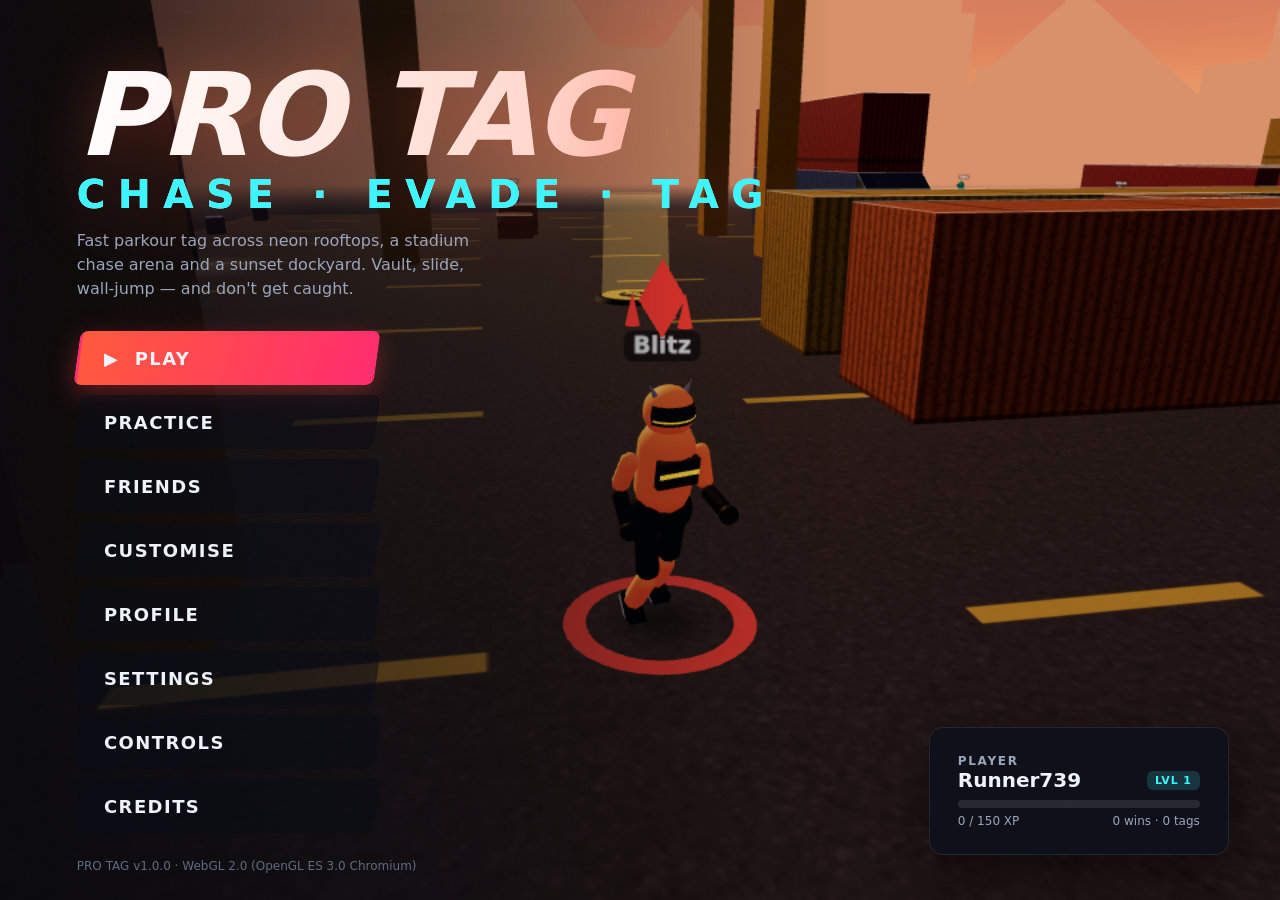
==== index.html @ eb120c4a "Update PRO TAG website" ====
<!doctype html>
<html lang="en">
<head>
  <meta charset="utf-8" />
  <meta name="viewport" content="width=device-width, initial-scale=1, maximum-scale=1, user-scalable=no, viewport-fit=cover" />
  <meta name="theme-color" content="#07090f" />
  <title>PRO TAG</title>
  <link rel="icon" href="data:image/svg+xml,%3Csvg xmlns='http://www.w3.org/2000/svg' viewBox='0 0 64 64'%3E%3Crect width='64' height='64' rx='14' fill='%23ff5a3d'/%3E%3Ctext x='32' y='44' font-family='Arial Black,Arial' font-weight='900' font-size='30' text-anchor='middle' fill='white' font-style='italic'%3EPT%3C/text%3E%3C/svg%3E" />
  <link rel="stylesheet" href="src/ui/styles.css" />
  <script type="importmap">
    { "imports": { "three": "./vendor/three/three.module.js" } }
  </script>
</head>
<body>
  <canvas id="game" tabindex="0"></canvas>
  <div id="screen-flash"></div>
  <div id="ui">
    <div id="hud" class="hidden"></div>
    <div id="screens"></div>
  </div>
  <div id="touch" class="hidden"></div>
  <div id="toasts"></div>
  <div id="loading">
    <h1 class="logo">Pro Tag<span>Chase · Evade · Tag</span></h1>
    <div class="bar"><i id="load-bar"></i></div>
    <div class="msg" id="load-msg">Loading…</div>
  </div>
  <noscript>PRO TAG needs JavaScript enabled.</noscript>
  <script type="module" src="src/main.js"></script>
</body>
</html>
---- src/ui/styles.css ----
/* PRO TAG design system: dark glass panels, sporty skewed buttons, three accent colours.
   Every interactive element has hover / focus-visible / active / disabled states. */
:root {
  --bg: #07090f;
  --panel: rgba(12, 16, 28, 0.78);
  --panel-solid: #0e1322;
  --panel-border: rgba(255, 255, 255, 0.09);
  --text: #eef2fa;
  --muted: #9aa6bd;
  --dim: #5f6b82;
  --ember: #ff5a3d;
  --cyan: #3df5ff;
  --sun: #ffd23d;
  --lime: #7dff6b;
  --danger: #ff3b2f;
  --radius: 14px;
  --font: 'Segoe UI', 'SF Pro Display', system-ui, -apple-system, Roboto, sans-serif;
  --hud-scale: 1;
  --shadow: 0 18px 50px rgba(0, 0, 0, 0.45);
}

* { box-sizing: border-box; }
html, body {
  margin: 0;
  height: 100%;
  overflow: hidden;
  background: var(--bg);
  color: var(--text);
  font-family: var(--font);
  -webkit-font-smoothing: antialiased;
  user-select: none;
  -webkit-user-select: none;
  touch-action: none;
}
body.large-text { font-size: 18px; }
canvas#game { position: fixed; inset: 0; width: 100vw; height: 100vh; display: block; outline: none; }
#screen-flash { position: fixed; inset: 0; pointer-events: none; opacity: 0; transition: opacity 0.25s ease-out; z-index: 5; }
#ui { position: fixed; inset: 0; z-index: 10; pointer-events: none; }
#ui .screen, #ui .overlay { pointer-events: auto; }
.hidden { display: none !important; }

/* ---------------------------------------------------------------- typography */
.logo {
  font-weight: 900;
  font-style: italic;
  letter-spacing: -0.02em;
  line-height: 0.85;
  font-size: clamp(56px, 9vw, 128px);
  margin: 0;
  background: linear-gradient(100deg, #fff 0%, #ffd9cf 40%, var(--ember) 75%, #ff2d6f 100%);
  -webkit-background-clip: text;
  background-clip: text;
  color: transparent;
  filter: drop-shadow(0 6px 30px rgba(255, 90, 61, 0.35));
  text-transform: uppercase;
}
.logo span { display: block; font-size: 0.34em; letter-spacing: 0.32em; font-style: normal; color: var(--cyan); -webkit-text-fill-color: var(--cyan); margin-top: 0.35em; font-weight: 700; }
h2.title { font-size: 34px; font-weight: 900; font-style: italic; text-transform: uppercase; margin: 0 0 4px; letter-spacing: 0.01em; }
.subtitle { color: var(--muted); margin: 0 0 22px; font-size: 15px; }
.label { font-size: 12px; text-transform: uppercase; letter-spacing: 0.14em; color: var(--muted); font-weight: 700; }
.kbd { display: inline-block; min-width: 26px; padding: 3px 8px; border-radius: 6px; background: rgba(255,255,255,0.1); border: 1px solid rgba(255,255,255,0.18); border-bottom-width: 3px; font-weight: 700; font-size: 12px; text-align: center; }

/* ---------------------------------------------------------------- layout */
.screen { position: absolute; inset: 0; display: flex; animation: screen-in 0.22s ease-out; }
@keyframes screen-in { from { opacity: 0; transform: translateY(8px); } to { opacity: 1; transform: none; } }
.screen.center { align-items: center; justify-content: center; padding: 64px 0 16px; }
.screen.dim { background: radial-gradient(ellipse at center, rgba(7, 9, 15, 0.55) 0%, rgba(7, 9, 15, 0.88) 100%); }
.screen.dim.solid { background: radial-gradient(ellipse at center, rgba(7, 9, 15, 0.78) 0%, rgba(7, 9, 15, 0.94) 100%); }
.panel {
  background: var(--panel);
  border: 1px solid var(--panel-border);
  border-radius: var(--radius);
  backdrop-filter: blur(14px);
  -webkit-backdrop-filter: blur(14px);
  box-shadow: var(--shadow);
  padding: 26px 28px;
}
.page { width: min(1080px, calc(100vw - 32px)); max-height: calc(100vh - 84px); overflow: auto; }
.page::-webkit-scrollbar { width: 8px; }
.page::-webkit-scrollbar-thumb { background: rgba(255,255,255,0.15); border-radius: 8px; }
.row { display: flex; gap: 12px; align-items: center; flex-wrap: wrap; }
.row.end { justify-content: flex-end; }
.row.between { justify-content: space-between; }
.grid2 { display: grid; grid-template-columns: 1fr 1fr; gap: 18px; }
.grid3 { display: grid; grid-template-columns: repeat(3, 1fr); gap: 14px; }
.stack { display: flex; flex-direction: column; gap: 10px; }
.spacer { flex: 1; }
.sep { height: 1px; background: var(--panel-border); margin: 18px 0; }

/* ---------------------------------------------------------------- main menu */
.menu-main { padding: 6vh 6vw; flex-direction: column; justify-content: center; background: linear-gradient(90deg, rgba(7,9,15,0.85) 0%, rgba(7,9,15,0.45) 38%, rgba(7,9,15,0) 65%); }
.menu-main .tagline { color: var(--muted); max-width: 420px; margin: 18px 0 30px; font-size: 16px; line-height: 1.5; }
.menu-list { display: flex; flex-direction: column; gap: 10px; width: 300px; }
.player-card { position: absolute; right: 4vw; bottom: 5vh; width: 300px; }
.player-card .name { font-size: 20px; font-weight: 800; }
.xpbar { height: 8px; background: rgba(255,255,255,0.1); border-radius: 8px; overflow: hidden; margin-top: 8px; }
.xpbar > i { display: block; height: 100%; background: linear-gradient(90deg, var(--cyan), var(--lime)); border-radius: 8px; transition: width 0.8s cubic-bezier(.2,.9,.2,1); }
.version { position: absolute; left: 6vw; bottom: 3vh; color: var(--dim); font-size: 12px; }
.net-pill { display: inline-flex; align-items: center; gap: 6px; font-size: 12px; color: var(--muted); }
.net-pill i { width: 8px; height: 8px; border-radius: 50%; background: var(--dim); display: inline-block; }
.net-pill.ok i { background: var(--lime); box-shadow: 0 0 8px var(--lime); }
.net-pill.bad i { background: var(--danger); }
.net-pill.wait i { background: var(--sun); }

/* ---------------------------------------------------------------- buttons */
.btn {
  pointer-events: auto;
  position: relative;
  display: inline-flex;
  align-items: center;
  justify-content: center;
  gap: 10px;
  min-height: 46px;
  padding: 0 24px;
  border: none;
  border-radius: 8px;
  background: rgba(255, 255, 255, 0.08);
  color: var(--text);
  font: 800 15px var(--font);
  letter-spacing: 0.08em;
  text-transform: uppercase;
  cursor: pointer;
  transform: skewX(-8deg);
  transition: background 0.15s, transform 0.12s, box-shadow 0.15s, color 0.15s;
  outline: none;
  white-space: nowrap;
}
.btn > * { transform: skewX(8deg); }
.btn .t { transform: skewX(8deg); display: inline-block; }
.btn:hover { background: rgba(255, 255, 255, 0.16); transform: skewX(-8deg) translateX(3px); }
.btn:focus-visible { box-shadow: 0 0 0 3px var(--cyan); }
.btn:active { transform: skewX(-8deg) scale(0.97); }
.btn.primary { background: linear-gradient(100deg, var(--ember), #ff2d6f); box-shadow: 0 8px 26px rgba(255, 60, 70, 0.35); }
.btn.primary:hover { box-shadow: 0 10px 34px rgba(255, 60, 70, 0.55); }
.btn.cyan { background: linear-gradient(100deg, #1fb8c9, #2f6fe0); }
.btn.ghost { background: transparent; border: 1px solid rgba(255,255,255,0.18); }
.btn.big { min-height: 58px; font-size: 18px; }
.btn.menu-item { justify-content: flex-start; min-height: 54px; font-size: 18px; background: rgba(10, 13, 22, 0.55); border-left: 3px solid transparent; }
.btn.menu-item:hover, .btn.menu-item:focus-visible { background: rgba(255, 90, 61, 0.22); border-left-color: var(--ember); }
.btn.menu-item.primary { background: linear-gradient(100deg, var(--ember), #ff2d6f); }
.btn.small { min-height: 34px; padding: 0 14px; font-size: 12px; }
.btn:disabled, .btn.disabled { opacity: 0.38; cursor: not-allowed; transform: skewX(-8deg); box-shadow: none; }
.btn.danger { background: rgba(255, 59, 47, 0.2); }
.btn.danger:hover { background: rgba(255, 59, 47, 0.38); }
.back-btn { position: absolute; top: 14px; left: 18px; z-index: 2; }

/* ---------------------------------------------------------------- selectable cards */
.cards { display: grid; grid-template-columns: repeat(auto-fill, minmax(150px, 1fr)); gap: 10px; }
.card {
  pointer-events: auto;
  border: 2px solid transparent;
  background: rgba(255,255,255,0.05);
  border-radius: 12px;
  padding: 14px;
  cursor: pointer;
  text-align: left;
  color: var(--text);
  font: inherit;
  transition: border-color 0.15s, background 0.15s, transform 0.12s;
  outline: none;
}
.card:hover { background: rgba(255,255,255,0.1); transform: translateY(-2px); }
.card:focus-visible { border-color: var(--cyan); }
.card.selected { border-color: var(--ember); background: rgba(255, 90, 61, 0.14); }
.card .name { font-weight: 800; font-size: 15px; text-transform: uppercase; letter-spacing: 0.03em; }
.card .desc { color: var(--muted); font-size: 12.5px; margin-top: 5px; line-height: 1.4; }
.card.locked { opacity: 0.45; cursor: not-allowed; }
.card .lock { font-size: 11px; color: var(--sun); margin-top: 6px; }
.map-swatch { height: 64px; border-radius: 8px; margin-bottom: 10px; position: relative; overflow: hidden; }
.map-swatch.city { background: linear-gradient(180deg, #060814, #1a1240 55%, #ff4f9a); }
.map-swatch.city::after { content: ''; position: absolute; inset: auto 0 0 0; height: 55%; background: repeating-linear-gradient(90deg, #0b0f1e 0 14px, #141a30 14px 22px, #0b0f1e 22px 36px); clip-path: polygon(0 40%, 8% 40%, 8% 10%, 18% 10%, 18% 55%, 30% 55%, 30% 0, 40% 0, 40% 35%, 55% 35%, 55% 15%, 70% 15%, 70% 45%, 85% 45%, 85% 5%, 100% 5%, 100% 100%, 0 100%); }
.map-swatch.arena { background: radial-gradient(ellipse at 50% 120%, #ff7a2f 0%, #2f6fe0 45%, #0b0f1a 80%); }
.map-swatch.docks { background: linear-gradient(180deg, #2b3a6b, #e8875a 60%, #ffcf8a 75%, #1c4a6b 76%); }
.map-swatch.training { background: linear-gradient(180deg, #3a7bd5, #9ad0ff 60%, #3f7a35 61%); }

.seg { display: inline-flex; background: rgba(255,255,255,0.06); border-radius: 10px; padding: 4px; gap: 4px; flex-wrap: wrap; }
.seg button { pointer-events: auto; border: none; background: transparent; color: var(--muted); font: 700 13px var(--font); padding: 8px 14px; border-radius: 7px; cursor: pointer; text-transform: uppercase; letter-spacing: 0.06em; outline: none; }
.seg button:hover { color: var(--text); background: rgba(255,255,255,0.06); }
.seg button:focus-visible { box-shadow: 0 0 0 2px var(--cyan); }
.seg button.on { background: var(--ember); color: #fff; }

/* ---------------------------------------------------------------- form controls */
.field { display: flex; flex-direction: column; gap: 6px; margin-bottom: 14px; }
.setting { display: grid; grid-template-columns: 1fr 260px; align-items: center; gap: 14px; padding: 9px 0; border-bottom: 1px solid rgba(255,255,255,0.05); }
.setting .hint { display: block; color: var(--dim); font-size: 12px; margin-top: 2px; }
input[type=text] {
  pointer-events: auto;
  height: 44px;
  border-radius: 8px;
  border: 1px solid rgba(255,255,255,0.16);
  background: rgba(0,0,0,0.35);
  color: var(--text);
  padding: 0 14px;
  font: 600 16px var(--font);
  outline: none;
  user-select: text;
}
input[type=text]:focus { border-color: var(--cyan); box-shadow: 0 0 0 3px rgba(61,245,255,0.2); }
input.code { text-transform: uppercase; letter-spacing: 0.3em; font-weight: 800; text-align: center; width: 160px; }
input[type=range] { pointer-events: auto; width: 100%; accent-color: var(--ember); cursor: pointer; }
input[type=range]:focus-visible { outline: 2px solid var(--cyan); outline-offset: 4px; }
.range-wrap { display: flex; align-items: center; gap: 10px; }
.range-wrap output { width: 46px; text-align: right; font-variant-numeric: tabular-nums; color: var(--muted); font-weight: 700; }
.toggle { pointer-events: auto; position: relative; width: 52px; height: 28px; border-radius: 20px; background: rgba(255,255,255,0.14); border: none; cursor: pointer; transition: background 0.15s; outline: none; justify-self: end; }
.toggle::after { content: ''; position: absolute; top: 3px; left: 3px; width: 22px; height: 22px; border-radius: 50%; background: #fff; transition: transform 0.15s; }
.toggle.on { background: var(--ember); }
.toggle.on::after { transform: translateX(24px); }
.toggle:focus-visible { box-shadow: 0 0 0 3px var(--cyan); }
.bind-btn { pointer-events: auto; min-width: 84px; height: 34px; border-radius: 7px; border: 1px solid rgba(255,255,255,0.18); background: rgba(255,255,255,0.06); color: var(--text); font: 700 13px var(--font); cursor: pointer; outline: none; }
.bind-btn:hover { background: rgba(255,255,255,0.14); }
.bind-btn:focus-visible { box-shadow: 0 0 0 2px var(--cyan); }
.bind-btn.listening { background: var(--sun); color: #000; animation: pulse 0.8s infinite alternate; }
@keyframes pulse { to { opacity: 0.6; } }
.tabs { display: flex; gap: 6px; margin-bottom: 18px; flex-wrap: wrap; }
.tabs button { pointer-events: auto; border: none; background: rgba(255,255,255,0.05); color: var(--muted); padding: 10px 16px; border-radius: 8px; font: 800 13px var(--font); text-transform: uppercase; letter-spacing: 0.08em; cursor: pointer; outline: none; }
.tabs button.on { background: rgba(255,90,61,0.2); color: #fff; box-shadow: inset 0 -2px 0 var(--ember); }
.tabs button:focus-visible { box-shadow: 0 0 0 2px var(--cyan); }

/* ---------------------------------------------------------------- lobby & results */
.plist { display: flex; flex-direction: column; gap: 8px; }
.prow { display: flex; align-items: center; gap: 12px; padding: 10px 14px; border-radius: 10px; background: rgba(255,255,255,0.05); }
.prow .dot { width: 14px; height: 14px; border-radius: 50%; }
.prow .pname { font-weight: 700; flex: 1; }
.badge { font-size: 11px; font-weight: 800; padding: 3px 8px; border-radius: 6px; text-transform: uppercase; letter-spacing: 0.08em; }
.badge.ready { background: rgba(125,255,107,0.18); color: var(--lime); }
.badge.wait { background: rgba(255,255,255,0.08); color: var(--muted); }
.badge.host { background: rgba(255,210,61,0.18); color: var(--sun); }
.badge.you { background: rgba(61,245,255,0.16); color: var(--cyan); }
.badge.it { background: rgba(255,59,47,0.2); color: var(--danger); }
.room-code { font-size: 40px; font-weight: 900; letter-spacing: 0.25em; color: var(--cyan); font-style: italic; }
table.results { width: 100%; border-collapse: collapse; font-size: 14px; }
table.results th { text-align: left; color: var(--muted); font-size: 11px; text-transform: uppercase; letter-spacing: 0.1em; padding: 8px 10px; }
table.results td { padding: 9px 10px; border-top: 1px solid rgba(255,255,255,0.06); font-variant-numeric: tabular-nums; }
table.results tr.me td { background: rgba(61,245,255,0.07); }
table.results tr.winner td:first-child { color: var(--sun); font-weight: 900; }
.winner-banner { font-size: 52px; font-weight: 900; font-style: italic; text-transform: uppercase; line-height: 1; margin: 0; }
.xp-lines { display: flex; flex-direction: column; gap: 4px; font-size: 14px; }
.xp-lines div { display: flex; justify-content: space-between; color: var(--muted); }
.xp-lines div b { color: var(--lime); }
.stat-grid { display: grid; grid-template-columns: repeat(4, 1fr); gap: 10px; }
.stat { background: rgba(255,255,255,0.05); border-radius: 10px; padding: 12px 14px; }
.stat .v { font-size: 26px; font-weight: 900; font-variant-numeric: tabular-nums; }
.stat .k { font-size: 11px; text-transform: uppercase; letter-spacing: 0.12em; color: var(--muted); }
.swatches { display: flex; flex-wrap: wrap; gap: 8px; }
.swatch { pointer-events: auto; width: 34px; height: 34px; border-radius: 50%; border: 3px solid transparent; cursor: pointer; outline: none; position: relative; }
.swatch.selected { border-color: #fff; }
.swatch:focus-visible { box-shadow: 0 0 0 3px var(--cyan); }
.swatch.locked { opacity: 0.25; cursor: not-allowed; }
#preview-canvas { width: 100%; height: 420px; border-radius: 12px; background: radial-gradient(ellipse at 50% 80%, #26304a, #0b0f1a 70%); display: block; }

/* ---------------------------------------------------------------- HUD */
#hud { position: absolute; inset: 0; pointer-events: none; transform-origin: center; font-size: calc(15px * var(--hud-scale)); }
#hud .top { position: absolute; top: 14px; left: 50%; transform: translateX(-50%); display: flex; flex-direction: column; align-items: center; gap: 6px; }
#hud .clock { font-size: 2.6em; font-weight: 900; font-style: italic; padding: 2px 22px; background: rgba(7,9,15,0.6); border-radius: 10px; letter-spacing: 0.04em; font-variant-numeric: tabular-nums; min-width: 4.4em; text-align: center; border: 1px solid rgba(255,255,255,0.08); }
#hud .clock.low { color: var(--danger); animation: pulse 0.5s infinite alternate; }
#hud .mode { font-size: 0.75em; letter-spacing: 0.2em; color: var(--muted); font-weight: 800; text-transform: uppercase; }
#hud .itline { font-size: 0.95em; font-weight: 800; padding: 4px 14px; border-radius: 20px; background: rgba(255,59,47,0.22); color: #ffd3cf; display: flex; align-items: center; gap: 8px; }
#hud .itline.infection { background: rgba(125,255,61,0.18); color: #dfffd0; }
#hud .tl { position: absolute; top: 16px; left: 18px; display: flex; flex-direction: column; gap: 6px; max-width: 34vw; }
#hud .objective { font-weight: 800; font-size: 1.05em; padding: 8px 14px; background: rgba(7,9,15,0.55); border-left: 3px solid var(--sun); border-radius: 4px; }
#hud .counts { color: var(--muted); font-size: 0.85em; font-weight: 700; padding-left: 4px; }
#hud .tr { position: absolute; top: 16px; right: 18px; text-align: right; display: flex; flex-direction: column; gap: 4px; align-items: flex-end; }
#hud .tags { font-size: 1.6em; font-weight: 900; }
#hud .tags small { font-size: 0.45em; color: var(--muted); letter-spacing: 0.15em; display: block; }
#hud .fps { color: var(--dim); font-size: 0.75em; font-variant-numeric: tabular-nums; }
#hud .bottom { position: absolute; bottom: 26px; left: 50%; transform: translateX(-50%); display: flex; flex-direction: column; align-items: center; gap: 8px; }
#hud .stamina { width: 300px; height: 9px; border-radius: 6px; background: rgba(255,255,255,0.12); overflow: hidden; }
#hud .stamina i { display: block; height: 100%; background: linear-gradient(90deg, var(--cyan), #9ffcff); transition: background 0.2s; }
#hud .stamina.low i { background: linear-gradient(90deg, var(--danger), #ff8a7a); }
#hud .abilities { display: flex; gap: 10px; }
#hud .ability { display: flex; align-items: center; gap: 6px; font-size: 0.75em; font-weight: 800; color: var(--muted); letter-spacing: 0.1em; text-transform: uppercase; }
#hud .ability .ring { width: 22px; height: 22px; border-radius: 50%; background: conic-gradient(var(--cyan) calc(var(--p) * 1%), rgba(255,255,255,0.12) 0); }
#hud .ability.ready .ring { box-shadow: 0 0 8px var(--cyan); }
#hud .status { font-weight: 800; font-size: 0.9em; padding: 4px 12px; border-radius: 6px; background: rgba(7,9,15,0.6); }
#hud .banner { position: absolute; top: 28%; left: 50%; transform: translate(-50%, -50%); text-align: center; pointer-events: none; }
#hud .banner .t { font-size: 4.6em; font-weight: 900; font-style: italic; text-transform: uppercase; letter-spacing: 0.02em; text-shadow: 0 6px 30px rgba(0,0,0,0.6); line-height: 1; }
#hud .banner.big .t { font-size: 7.5em; }
#hud .banner .s { font-size: 1.15em; font-weight: 700; color: #e6ecf7; margin-top: 8px; text-shadow: 0 2px 10px rgba(0,0,0,0.8); }
#hud .banner.show { animation: banner-in 0.35s cubic-bezier(.2,1.4,.4,1); }
@keyframes banner-in { from { opacity: 0; transform: translate(-50%, -50%) scale(1.4); } to { opacity: 1; transform: translate(-50%, -50%) scale(1); } }
#hud .feed { position: absolute; left: 18px; top: 120px; display: flex; flex-direction: column; gap: 6px; }
#hud .feed div { background: rgba(7,9,15,0.6); padding: 6px 12px; border-radius: 6px; font-size: 0.85em; font-weight: 600; animation: screen-in 0.2s; }
#hud .feed div b { color: var(--danger); }
#hud .feed div.mine { border-left: 3px solid var(--lime); }
#hud .feed div.me { border-left: 3px solid var(--danger); }
#hud .arrow { position: absolute; left: 50%; top: 50%; width: 0; height: 0; }
#hud .arrow i { position: absolute; left: -14px; top: -150px; width: 28px; height: 28px; transform-origin: 14px 150px; }
#hud .arrow i::before { content: ''; position: absolute; left: 4px; top: 0; border-left: 10px solid transparent; border-right: 10px solid transparent; border-bottom: 18px solid var(--danger); filter: drop-shadow(0 0 6px rgba(255,59,47,0.8)); }
#hud .arrow.target i::before { border-bottom-color: var(--cyan); filter: drop-shadow(0 0 6px rgba(61,245,255,0.8)); }
#hud .arrow span { position: absolute; transform: translate(-50%, 0); top: 120px; font-size: 0.8em; font-weight: 800; color: #fff; text-shadow: 0 1px 4px #000; white-space: nowrap; }
#hud .crosshair { position: absolute; left: 50%; top: 50%; width: 4px; height: 4px; margin: -2px; border-radius: 50%; background: rgba(255,255,255,0.6); }
#hud .scoreboard { position: absolute; left: 50%; top: 50%; transform: translate(-50%, -50%); width: min(620px, 92vw); pointer-events: none; }
#hud .lockhint { position: absolute; left: 50%; bottom: 30%; transform: translateX(-50%); background: rgba(7,9,15,0.75); padding: 10px 18px; border-radius: 8px; font-weight: 700; }
#hud .vignette { position: absolute; inset: 0; box-shadow: inset 0 0 180px rgba(255,40,30,0.45); opacity: 0; transition: opacity 0.3s; }
#hud .vignette.on { opacity: 1; }
#hud .net { color: var(--muted); font-size: 0.75em; }

/* ---------------------------------------------------------------- toasts & overlays */
#toasts { position: fixed; right: 18px; bottom: 18px; z-index: 50; display: flex; flex-direction: column; gap: 8px; pointer-events: none; }
.toast { background: var(--panel-solid); border: 1px solid var(--panel-border); border-left: 4px solid var(--cyan); padding: 12px 16px; border-radius: 8px; box-shadow: var(--shadow); max-width: 360px; font-size: 14px; animation: screen-in 0.25s; }
.toast.error { border-left-color: var(--danger); }
.toast.good { border-left-color: var(--lime); }
.overlay { position: fixed; inset: 0; z-index: 40; display: flex; align-items: center; justify-content: center; background: rgba(5,7,12,0.7); }
#loading { position: fixed; inset: 0; z-index: 100; display: flex; flex-direction: column; align-items: center; justify-content: center; background: radial-gradient(ellipse at center, #121a30, #05070c 70%); transition: opacity 0.5s; }
#loading .bar { width: 260px; height: 4px; background: rgba(255,255,255,0.1); border-radius: 4px; overflow: hidden; margin-top: 28px; }
#loading .bar i { display: block; height: 100%; width: 0; background: var(--ember); transition: width 0.3s; }
#loading .msg { color: var(--muted); margin-top: 12px; font-size: 13px; }
.spinner { width: 36px; height: 36px; border: 4px solid rgba(255,255,255,0.12); border-top-color: var(--ember); border-radius: 50%; animation: spin 0.8s linear infinite; }
@keyframes spin { to { transform: rotate(360deg); } }
.controls-guide { display: grid; grid-template-columns: repeat(3, 1fr); gap: 18px; }
.controls-guide h4 { margin: 0 0 8px; text-transform: uppercase; letter-spacing: 0.1em; font-size: 13px; color: var(--cyan); }
.controls-guide .cg { display: flex; justify-content: space-between; gap: 8px; padding: 5px 0; border-bottom: 1px solid rgba(255,255,255,0.05); font-size: 13.5px; }
.controls-guide .cg span:first-child { color: var(--muted); }

/* ---------------------------------------------------------------- touch controls */
#touch { position: fixed; inset: 0; z-index: 20; pointer-events: none; }
#touch .zone-move { position: absolute; left: 0; bottom: 0; width: 45vw; height: 65vh; pointer-events: auto; }
#touch .zone-look { position: absolute; right: 0; top: 0; width: 55vw; height: 100vh; pointer-events: auto; }
#touch .stick { position: absolute; width: 130px; height: 130px; margin: -65px; border-radius: 50%; background: rgba(255,255,255,0.08); border: 2px solid rgba(255,255,255,0.22); display: none; }
#touch .stick i { position: absolute; left: 50%; top: 50%; width: 56px; height: 56px; margin: -28px; border-radius: 50%; background: rgba(255,255,255,0.35); }
#touch .tbtn { position: absolute; pointer-events: auto; width: 74px; height: 74px; border-radius: 50%; border: 2px solid rgba(255,255,255,0.3); background: rgba(10,14,24,0.45); color: #fff; font: 800 12px var(--font); letter-spacing: 0.06em; text-transform: uppercase; display: flex; align-items: center; justify-content: center; touch-action: none; }
#touch .tbtn.on, #touch .tbtn:active { background: rgba(255,90,61,0.55); border-color: var(--ember); }
#touch .tbtn.jump { right: 4vw; bottom: 8vh; width: 92px; height: 92px; }
#touch .tbtn.slide { right: calc(4vw + 104px); bottom: 5vh; }
#touch .tbtn.sprint { right: calc(4vw + 6px); bottom: calc(8vh + 104px); }
#touch .tbtn.dodge { right: calc(4vw + 96px); bottom: calc(5vh + 90px); }
#touch .tbtn.vault { right: calc(4vw + 190px); bottom: calc(5vh + 30px); width: 62px; height: 62px; }
#touch .tbtn.pause { right: 16px; top: 16px; width: 48px; height: 48px; font-size: 18px; }

@media (max-width: 760px) {
  .grid2, .grid3, .controls-guide { grid-template-columns: 1fr; }
  .stat-grid { grid-template-columns: repeat(2, 1fr); }
  .setting { grid-template-columns: 1fr; }
  .player-card { display: none; }
  .menu-list { width: min(300px, 80vw); }
  #hud { font-size: calc(13px * var(--hud-scale)); }
  #hud .stamina { width: 200px; }
  #hud .tl { max-width: 45vw; }
}

/* HUD legibility on bright arenas (daylight training ground, sunset docks) */
#hud { text-shadow: 0 1px 3px rgba(0, 0, 0, 0.7); }
#hud .counts { background: rgba(7, 9, 15, 0.5); color: #dfe6f3; padding: 2px 8px; border-radius: 4px; align-self: flex-start; }
#hud .itline { background: rgba(190, 36, 28, 0.88); color: #fff; }
#hud .itline.infection { background: rgba(56, 140, 28, 0.88); color: #fff; }
#hud .tags { background: rgba(7, 9, 15, 0.5); padding: 4px 12px; border-radius: 8px; }
#hud .tags small { color: #dfe6f3; }
#hud .ability { color: #e6ecf7; background: rgba(7, 9, 15, 0.45); padding: 3px 8px 3px 4px; border-radius: 14px; }
#hud .net, #hud .fps { background: rgba(7, 9, 15, 0.45); padding: 1px 6px; border-radius: 4px; color: #dfe6f3; }
#hud .net:empty, #hud .fps:empty { display: none; }

/* ---------------------------------------------------------------- lobbies with friends */
.lobby-head { align-items: flex-start; gap: 16px; }
input.room-name { font: 900 italic 30px var(--font); text-transform: uppercase; height: 50px; width: min(520px, 100%); background: rgba(0, 0, 0, 0.25); }
.tagcode { font: 600 11px ui-monospace, 'Cascadia Mono', Consolas, monospace; color: var(--dim); letter-spacing: 0.08em; }
.prow { flex-wrap: wrap; }
.prow .pname .desc, .prow .status-line { font-weight: 500; font-size: 12.5px; color: var(--muted); margin-top: 2px; display: flex; align-items: center; gap: 6px; }
.prow.empty { color: var(--muted); font-size: 13.5px; }
.prow .btn.small { min-height: 30px; padding: 0 12px; }
.presence { width: 10px; height: 10px; border-radius: 50%; display: inline-block; flex: none; background: var(--dim); }
.presence.on { background: var(--lime); box-shadow: 0 0 6px var(--lime); }
.presence.busy { background: var(--sun); box-shadow: 0 0 6px var(--sun); }
.chat-log { height: 180px; overflow-y: auto; margin: 10px 0; padding: 8px 10px; background: rgba(0, 0, 0, 0.28); border-radius: 8px; font-size: 14px; line-height: 1.45; user-select: text; }
.chat-line { word-wrap: break-word; padding: 1px 0; }
.chat-line b { margin-right: 4px; }
.chat-line.sys { color: var(--dim); font-style: italic; font-size: 12.5px; }
.chat-line.mine { background: rgba(61, 245, 255, 0.05); border-radius: 4px; }
.hint-box { margin: 12px 0 0; padding: 10px 14px; border-radius: 8px; background: rgba(255, 210, 61, 0.1); border-left: 3px solid var(--sun); font-size: 13.5px; }
.invite-pop { position: fixed; right: 18px; top: 18px; z-index: 60; width: min(360px, calc(100vw - 32px)); padding: 16px 18px; animation: screen-in 0.25s; border-left: 4px solid var(--cyan); }
.invite-pop .invite-title { font-size: 16px; margin-top: 4px; }
.invite-pop .invite-sub { color: var(--muted); font-size: 13px; margin-top: 2px; }
.btn .badge { transform: skewX(8deg); margin-left: 4px; }
.btn .badge:empty { display: none; }
.lobby-row .pname { flex: 1; }


/* ---------------------------------------------------------------- perfect dodge */
#hud .perfect { position: absolute; left: 50%; top: 34%; transform: translate(-50%, -50%); text-align: center; pointer-events: none; z-index: 3; }
#hud .perfect .pt { position: relative; font-size: 6.2em; font-weight: 900; font-style: italic; letter-spacing: 0.04em; line-height: 1; color: #fff; text-transform: uppercase; white-space: nowrap;
  text-shadow: 0 0 24px rgba(61, 245, 255, 0.9), 0 0 60px rgba(255, 61, 240, 0.6); }
#hud .perfect .pt::before, #hud .perfect .pt::after { content: attr(data-text); position: absolute; inset: 0; mix-blend-mode: screen; opacity: 0.85; }
#hud .perfect .pt::before { color: #3df5ff; animation: pd-split-a 0.18s steps(2) infinite; }
#hud .perfect .pt::after { color: #ff3df0; animation: pd-split-b 0.22s steps(2) infinite; }
#hud .perfect .ps { margin-top: 10px; font-size: 1.3em; font-weight: 800; letter-spacing: 0.3em; text-transform: uppercase; color: #dffcff; }
#hud .perfect.show .pt { animation: pd-slam 0.55s cubic-bezier(.15, 1.6, .3, 1) both; }
#hud .perfect.show .ps { animation: pd-sub 0.6s 0.25s ease-out both; }
#hud .perfect.victim .pt { font-size: 4.5em; color: #ffd0cc; text-shadow: 0 0 24px rgba(255, 59, 47, 0.9); }
@keyframes pd-slam { 0% { opacity: 0; transform: scale(3.2) skewX(-25deg); filter: blur(12px); } 55% { opacity: 1; transform: scale(0.92) skewX(-8deg); filter: blur(0); } 100% { transform: scale(1) skewX(-8deg); } }
@keyframes pd-sub { from { opacity: 0; letter-spacing: 1.2em; } to { opacity: 1; letter-spacing: 0.3em; } }
@keyframes pd-split-a { 0% { transform: translate(-6px, 2px); clip-path: inset(10% 0 55% 0); } 100% { transform: translate(5px, -3px); clip-path: inset(60% 0 8% 0); } }
@keyframes pd-split-b { 0% { transform: translate(6px, -2px); clip-path: inset(45% 0 20% 0); } 100% { transform: translate(-4px, 3px); clip-path: inset(5% 0 70% 0); } }

#hud .speedlines { position: absolute; inset: -20%; pointer-events: none; opacity: 0; transition: opacity 0.3s;
  background: repeating-conic-gradient(from 0deg at 50% 50%, rgba(255,255,255,0) 0deg 4deg, rgba(160,250,255,0.55) 4.4deg 4.9deg, rgba(255,255,255,0) 5.4deg 9deg);
  -webkit-mask: radial-gradient(circle at 50% 50%, transparent 0 30%, #000 70%); mask: radial-gradient(circle at 50% 50%, transparent 0 30%, #000 70%);
  animation: pd-spin 1.4s linear infinite; }
#hud .speedlines.on { opacity: 0.22; }
#hud .speedlines.burst { opacity: 0.85; animation-duration: 0.5s; }
@keyframes pd-spin { to { transform: rotate(9deg); } }

#hud .dodgecue { position: absolute; left: 50%; top: 50%; width: 0; height: 0; pointer-events: none; }
#hud .dodgecue .cue-target, #hud .dodgecue .cue-approach { position: absolute; left: 0; top: 0; border-radius: 50%; transform: translate(-50%, -50%); }
#hud .dodgecue .cue-target { width: 92px; height: 92px; border: 3px solid rgba(255, 255, 255, 0.8); box-shadow: 0 0 12px rgba(61, 245, 255, 0.6); }
#hud .dodgecue .cue-approach { width: 92px; height: 92px; border: 4px solid rgba(255, 90, 61, 0.95); box-shadow: 0 0 16px rgba(255, 90, 61, 0.7); }
#hud .dodgecue .cue-label { position: absolute; left: 0; top: 64px; transform: translateX(-50%); display: flex; gap: 8px; align-items: center; font-weight: 900; letter-spacing: 0.12em; white-space: nowrap; }
#hud .dodgecue .cue-key { background: #fff; color: #07090f; border-radius: 6px; padding: 2px 9px; text-shadow: none; }
#hud .dodgecue.now .cue-target { border-color: #ffe066; box-shadow: 0 0 26px #ffe066, inset 0 0 18px rgba(255, 224, 102, 0.6); }
#hud .dodgecue.now .cue-approach { border-color: #ffe066; }
#hud .dodgecue.now .cue-txt { color: #ffe066; animation: pulse 0.12s infinite alternate; }

#hud .boostbar { position: absolute; left: 50%; bottom: 112px; transform: translateX(-50%); display: flex; align-items: center; gap: 10px; font-weight: 900; font-size: 0.85em; letter-spacing: 0.18em; color: #3df5ff; text-shadow: 0 0 10px rgba(61, 245, 255, 0.8); }
#hud .boostbar .bb { width: 180px; height: 8px; border-radius: 6px; background: rgba(255, 255, 255, 0.15); overflow: hidden; }
#hud .boostbar .bb i { display: block; height: 100%; background: linear-gradient(90deg, #3df5ff, #ff3df0); box-shadow: 0 0 10px #3df5ff; }
#touch .tbtn.dodge { width: 86px; height: 86px; border-color: rgba(61, 245, 255, 0.8); }
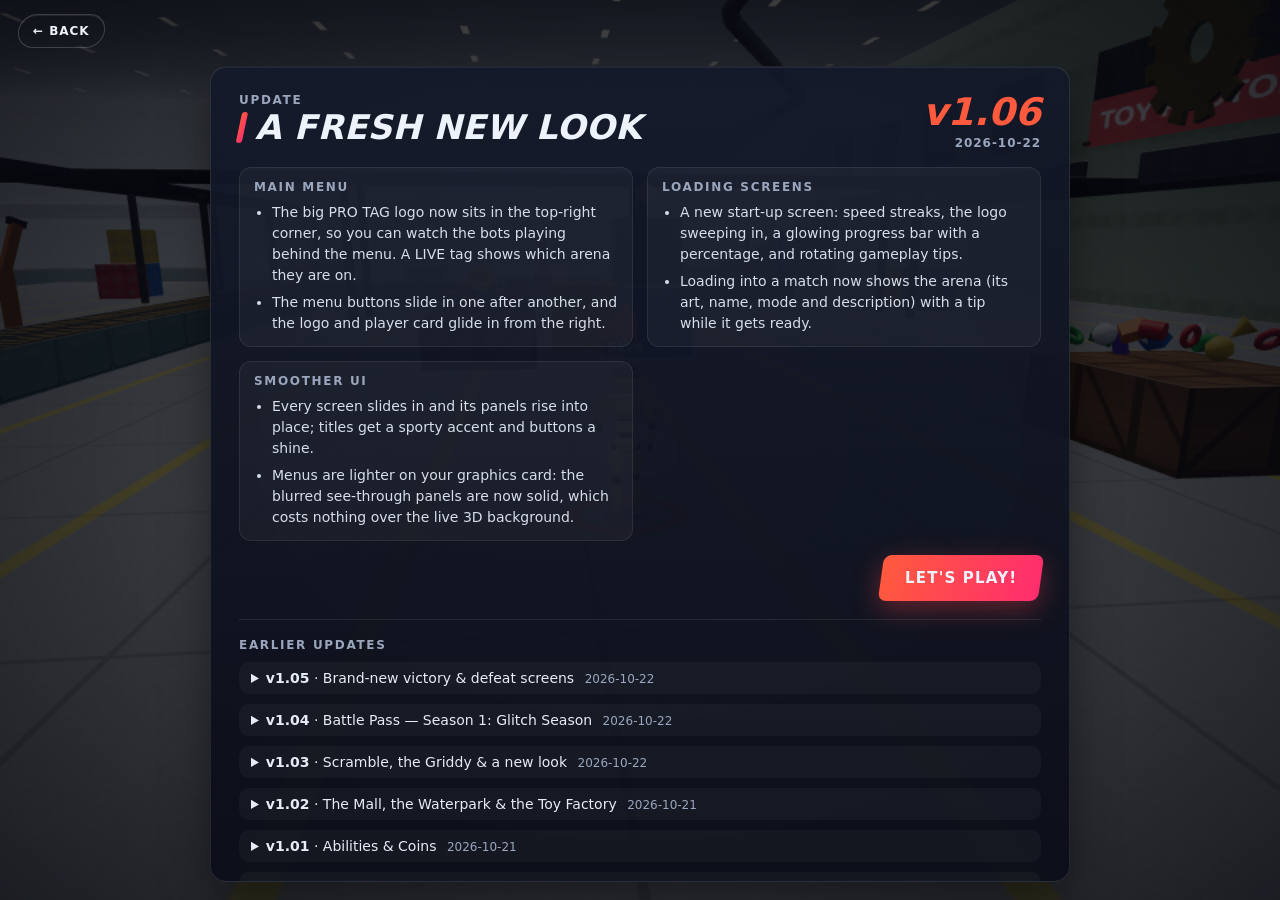
==== commit 5daf48bd: "Update PRO TAG website" ====
--- a/index.html
+++ b/index.html
@@ -21,9 +21,17 @@
   <div id="touch" class="hidden"></div>
   <div id="toasts"></div>
   <div id="loading">
-    <h1 class="logo">Pro Tag<span>Chase · Evade · Tag</span></h1>
-    <div class="bar"><i id="load-bar"></i></div>
-    <div class="msg" id="load-msg">Loading…</div>
+    <div class="ld-stripes" aria-hidden="true"><i></i><i></i><i></i><i></i><i></i></div>
+    <div class="ld-center">
+      <h1 class="logo ld-logo">Pro Tag</h1>
+      <div class="ld-tag">Chase · Evade · Tag</div>
+      <div class="ld-progress">
+        <div class="ld-bar"><i id="load-bar"><b></b></i></div>
+        <div class="ld-row"><span id="load-msg">Loading…</span><span id="load-pct">0%</span></div>
+      </div>
+      <div class="ld-tip"><span>TIP</span><em id="load-tip"></em></div>
+    </div>
+    <div class="ld-ver" id="load-ver"></div>
   </div>
   <noscript>PRO TAG needs JavaScript enabled.</noscript>
   <script type="module" src="src/main.js"></script>
--- a/src/ui/styles.css
+++ b/src/ui/styles.css
@@ -172,6 +172,11 @@
 .map-swatch.arena { background: radial-gradient(ellipse at 50% 120%, #ff7a2f 0%, #2f6fe0 45%, #0b0f1a 80%); }
 .map-swatch.docks { background: linear-gradient(180deg, #2b3a6b, #e8875a 60%, #ffcf8a 75%, #1c4a6b 76%); }
 .map-swatch.training { background: linear-gradient(180deg, #3a7bd5, #9ad0ff 60%, #3f7a35 61%); }
+.map-swatch.mall { background: linear-gradient(180deg, #cfe3f2 0 22%, #9aa7a0 22% 26%, #5d7a3a 26% 30%, #c7c1b6 30% 62%, #7a9a48 62% 66%, #b9b3a7 66%); }
+.map-swatch.mall::after { content: ''; position: absolute; left: 44%; top: 30%; width: 12%; height: 70%; background: linear-gradient(180deg, #3cc8f0, #2a7fa0); border-radius: 50% 50% 0 0; opacity: 0.8; }
+.map-swatch.waterpark { background: radial-gradient(ellipse at 30% 85%, #3cc8f0 0 28%, transparent 29%), radial-gradient(ellipse at 75% 90%, #2fa8e8 0 24%, transparent 25%), linear-gradient(180deg, #2f7fd8, #8fd0ff 55%, #f2efe6 56%); }
+.map-swatch.waterpark::after { content: ''; position: absolute; left: 55%; top: 8%; width: 30%; height: 60%; border: 7px solid #ff3db0; border-color: #ff3db0 #2fd8e8 #ff3db0 transparent; border-radius: 50%; }
+.map-swatch.factory { background: repeating-linear-gradient(90deg, #e23b3b 0 14px, #f2c230 14px 28px, #2f7ae0 28px 42px, #3cb54a 42px 56px) 0 78% / 100% 22% no-repeat, linear-gradient(180deg, #2c3138 0 20%, #7fd6ff 20% 34%, #d9dde3 34% 78%, #9ea4a8 78%); }
 
 .seg { display: inline-flex; background: rgba(255,255,255,0.06); border-radius: 10px; padding: 4px; gap: 4px; flex-wrap: wrap; }
 .seg button { pointer-events: auto; border: none; background: transparent; color: var(--muted); font: 700 13px var(--font); padding: 8px 14px; border-radius: 7px; cursor: pointer; text-transform: uppercase; letter-spacing: 0.06em; outline: none; }
@@ -227,6 +232,8 @@
 .badge.host { background: rgba(255,210,61,0.18); color: var(--sun); }
 .badge.you { background: rgba(61,245,255,0.16); color: var(--cyan); }
 .badge.it { background: rgba(255,59,47,0.2); color: var(--danger); }
+.badge.new { background: rgba(125,255,107,0.2); color: var(--lime); position: absolute; top: 8px; right: 8px; }
+.card { position: relative; }
 .room-code { font-size: 40px; font-weight: 900; letter-spacing: 0.25em; color: var(--cyan); font-style: italic; }
 table.results { width: 100%; border-collapse: collapse; font-size: 14px; }
 table.results th { text-align: left; color: var(--muted); font-size: 11px; text-transform: uppercase; letter-spacing: 0.1em; padding: 8px 10px; }
@@ -325,6 +332,8 @@
 #touch .tbtn.sprint { right: calc(4vw + 6px); bottom: calc(8vh + 104px); }
 #touch .tbtn.dodge { right: calc(4vw + 96px); bottom: calc(5vh + 90px); }
 #touch .tbtn.vault { right: calc(4vw + 190px); bottom: calc(5vh + 30px); width: 62px; height: 62px; }
+#touch .tbtn.ab1 { right: calc(4vw + 200px); bottom: calc(5vh + 110px); width: 64px; height: 64px; border-color: rgba(255, 210, 61, 0.8); }
+#touch .tbtn.ab2 { right: calc(4vw + 120px); bottom: calc(5vh + 180px); width: 64px; height: 64px; border-color: rgba(255, 210, 61, 0.8); }
 #touch .tbtn.pause { right: 16px; top: 16px; width: 48px; height: 48px; font-size: 18px; }
 
 @media (max-width: 760px) {
@@ -412,3 +421,465 @@
 #hud .boostbar .bb { width: 180px; height: 8px; border-radius: 6px; background: rgba(255, 255, 255, 0.15); overflow: hidden; }
 #hud .boostbar .bb i { display: block; height: 100%; background: linear-gradient(90deg, #3df5ff, #ff3df0); box-shadow: 0 0 10px #3df5ff; }
 #touch .tbtn.dodge { width: 86px; height: 86px; border-color: rgba(61, 245, 255, 0.8); }
+
+/* ---------------------------------------------------------------- abilities & coins (HUD) */
+#hud .abslots { position: absolute; right: 26px; bottom: 30px; display: flex; gap: 14px; align-items: flex-end; }
+#hud .abslot { position: relative; width: 4.2em; height: 4.2em; border-radius: 14px; background: rgba(7, 9, 15, 0.62); border: 2px solid color-mix(in srgb, var(--c, #fff) 55%, transparent); display: grid; place-items: center; transition: transform 0.15s, box-shadow 0.2s; }
+#hud .abslot .ico { width: 58%; height: 58%; color: var(--c, #fff); filter: drop-shadow(0 0 6px var(--c, #fff)); transition: opacity 0.2s; }
+#hud .abslot .ico svg { width: 100%; height: 100%; display: block; }
+#hud .abslot .sweep { position: absolute; inset: 0; border-radius: 12px; background: conic-gradient(rgba(5, 7, 12, 0.78) calc(var(--p, 0) * 1%), transparent 0); pointer-events: none; }
+#hud .abslot .cdn { position: absolute; inset: 0; display: grid; place-items: center; font-size: 1.45em; font-weight: 900; color: #fff; }
+#hud .abslot .key { position: absolute; left: 50%; bottom: 0; transform: translate(-50%, 55%); background: #fff; color: #07090f; font-weight: 900; font-size: 0.7em; padding: 1px 7px; border-radius: 5px; text-shadow: none; z-index: 2; }
+#hud .abslot.ready { box-shadow: 0 0 14px color-mix(in srgb, var(--c, #fff) 60%, transparent), inset 0 0 12px color-mix(in srgb, var(--c, #fff) 25%, transparent); }
+#hud .abslot:not(.ready) .ico { opacity: 0.45; filter: none; }
+#hud .abslot.flash { animation: ab-flash 0.45s ease-out; }
+#hud .abslot.used { animation: ab-used 0.3s ease-out; }
+#hud .abslot.empty { border-style: dashed; border-color: rgba(255, 255, 255, 0.2); width: 3.2em; height: 3.2em; }
+@keyframes ab-flash { 0% { transform: scale(1.25); box-shadow: 0 0 30px var(--c, #fff); } 100% { transform: scale(1); } }
+@keyframes ab-used { 0% { transform: scale(0.82); } 100% { transform: scale(1); } }
+#hud .crosshair.grapple { width: 26px; height: 26px; margin: -13px; background: transparent; border: 2px solid #7dff6b; box-shadow: 0 0 10px #7dff6b; }
+#hud .crosshair.grapple::after { content: ''; position: absolute; left: 50%; top: 50%; width: 4px; height: 4px; margin: -2px; border-radius: 50%; background: #7dff6b; }
+#hud .cloakfx { position: absolute; inset: 0; opacity: 0; transition: opacity 0.35s; box-shadow: inset 0 0 160px rgba(180, 140, 255, 0.55); background: radial-gradient(ellipse at center, transparent 55%, rgba(120, 80, 220, 0.18)); }
+#hud .cloakfx.on { opacity: 1; }
+#hud .coinsbox { position: relative; display: flex; align-items: center; gap: 6px; background: rgba(7, 9, 15, 0.5); padding: 3px 10px 3px 6px; border-radius: 8px; font-weight: 900; font-size: 1.05em; color: #ffd23d; }
+#hud .coinsbox svg { width: 1.2em; height: 1.2em; }
+#hud .coinsbox em { position: absolute; right: 4px; top: -2px; font-style: normal; font-size: 0.85em; color: #ffe27a; opacity: 0; pointer-events: none; }
+#hud .coinsbox.pop { animation: coin-pop 0.35s cubic-bezier(.2, 1.6, .4, 1); }
+#hud .coinsbox.pop em { animation: coin-rise 0.9s ease-out; }
+@keyframes coin-pop { 0% { transform: scale(1.35); } 100% { transform: scale(1); } }
+@keyframes coin-rise { 0% { opacity: 1; transform: translateY(0); } 100% { opacity: 0; transform: translateY(-26px); } }
+#touch .tbtn.ab1 svg, #touch .tbtn.ab2 svg { width: 60%; height: 60%; }
+#touch .tbtn.off { display: none; }
+@media (max-width: 760px) { #hud .abslots { right: 12px; bottom: 16px; font-size: 0.8em; } }
+
+/* ---------------------------------------------------------------- ability shop & coins (menus) */
+.coin-chip { display: inline-flex; align-items: center; gap: 5px; font-weight: 900; color: #ffd23d; font-size: 13px; }
+.coin-chip svg { width: 16px; height: 16px; }
+.coin-chip.big { font-size: 18px; }
+.coin-chip.big svg { width: 20px; height: 20px; }
+.menu-item .coin-chip { margin-left: auto; }
+.btn .t svg { width: 15px; height: 15px; vertical-align: -3px; }
+.loadout-mini { display: flex; gap: 6px; }
+.loadout-mini i { position: relative; width: 30px; height: 30px; border-radius: 8px; border: 1.5px solid var(--c); color: var(--c); display: grid; place-items: center; background: rgba(0, 0, 0, 0.3); }
+.loadout-mini i svg { width: 18px; height: 18px; }
+.loadout-mini i b { position: absolute; right: -5px; bottom: -6px; font-size: 9px; font-style: normal; background: #fff; color: #07090f; border-radius: 3px; padding: 0 3px; }
+.shop-head { align-items: flex-start; gap: 18px; }
+.coin-balance { display: flex; align-items: center; gap: 8px; padding: 10px 18px; border-radius: 14px; background: linear-gradient(135deg, rgba(255, 204, 51, 0.18), rgba(255, 140, 0, 0.08)); border: 1px solid rgba(255, 210, 61, 0.45); box-shadow: 0 0 24px rgba(255, 190, 40, 0.18); white-space: nowrap; }
+.coin-balance svg { width: 30px; height: 30px; }
+.coin-balance b { font-size: 30px; font-weight: 900; color: #ffd23d; }
+.coin-balance span { color: var(--muted); font-weight: 700; font-size: 12px; text-transform: uppercase; letter-spacing: 0.1em; }
+.loadout-bar { display: flex; gap: 14px; align-items: center; flex-wrap: wrap; margin: 16px 0 18px; }
+.loadout-bar .subtitle { margin: 0; flex: 1; min-width: 220px; font-size: 13px; }
+.ld-slot { position: relative; display: flex; gap: 12px; align-items: center; padding: 10px 18px 10px 12px; border-radius: 14px; background: rgba(255, 255, 255, 0.05); border: 2px solid color-mix(in srgb, var(--c) 70%, transparent); min-width: 210px; box-shadow: 0 0 18px color-mix(in srgb, var(--c) 25%, transparent); }
+.ld-slot.empty { border-style: dashed; box-shadow: none; opacity: 0.7; }
+.ld-slot .ico { width: 42px; height: 42px; color: var(--c); filter: drop-shadow(0 0 6px var(--c)); }
+.ld-slot .ico svg { width: 100%; height: 100%; }
+.ld-slot .key { position: absolute; top: -9px; left: 12px; background: #fff; color: #07090f; font-weight: 900; font-size: 11px; padding: 0 6px; border-radius: 4px; }
+.ld-slot b { font-size: 16px; }
+.ab-grid { display: grid; grid-template-columns: repeat(auto-fill, minmax(300px, 1fr)); gap: 14px; }
+.ab-card { position: relative; padding: 16px; border-radius: 16px; background: linear-gradient(160deg, color-mix(in srgb, var(--c) 14%, rgba(16, 20, 32, 0.92)), rgba(10, 13, 22, 0.92) 60%); border: 1px solid color-mix(in srgb, var(--c) 35%, transparent); display: flex; flex-direction: column; gap: 10px; transition: transform 0.15s, box-shadow 0.2s; }
+.ab-card:hover { transform: translateY(-3px); box-shadow: 0 10px 30px color-mix(in srgb, var(--c) 25%, transparent); }
+.ab-card.locked { filter: saturate(0.5); }
+.ab-card.locked .ico { opacity: 0.55; }
+.ab-card.equipped { border-color: var(--c); box-shadow: 0 0 0 1px var(--c), 0 0 26px color-mix(in srgb, var(--c) 30%, transparent); }
+.ab-card.just-bought { animation: ab-bought 0.8s cubic-bezier(.2, 1.4, .4, 1); }
+@keyframes ab-bought { 0% { transform: scale(0.92); box-shadow: 0 0 60px var(--c); } 100% { transform: scale(1); } }
+.ab-top { display: flex; gap: 12px; align-items: center; }
+.ab-top .badge { margin-left: auto; }
+.ab-top .ico { width: 52px; height: 52px; flex: none; border-radius: 14px; display: grid; place-items: center; color: var(--c); background: color-mix(in srgb, var(--c) 14%, rgba(0, 0, 0, 0.35)); border: 1px solid color-mix(in srgb, var(--c) 50%, transparent); }
+.ab-top .ico svg { width: 30px; height: 30px; filter: drop-shadow(0 0 6px var(--c)); }
+.ab-card .name { font-weight: 900; font-size: 18px; text-transform: uppercase; letter-spacing: 0.03em; }
+.ab-card .meta { color: var(--muted); font-size: 12px; font-weight: 700; margin-top: 2px; }
+.ab-card .desc { margin: 0; color: #c9d2e3; font-size: 13.5px; line-height: 1.45; flex: 1; }
+.ab-actions { gap: 8px; flex-wrap: wrap; }
+.ab-actions .btn.on { border-color: var(--c); background: color-mix(in srgb, var(--c) 22%, transparent); }
+.coin-lines div b { color: #ffd23d; }
+body.touch-ui #hud .abslots { display: none; }
+#touch .tbtn.ab1, #touch .tbtn.ab2 { color: var(--c, #fff); border-color: var(--c, #fff); overflow: hidden; }
+#touch .tbtn .cd { position: absolute; inset: 0; border-radius: 50%; background: conic-gradient(rgba(5, 7, 12, 0.75) calc(var(--p, 0) * 1%), transparent 0); pointer-events: none; }
+/* short windows: the main menu (9 entries) stays on screen */
+@media (max-height: 820px) {
+  .menu-main { padding-top: 3vh; padding-bottom: 3vh; }
+  .menu-main .logo { font-size: clamp(48px, 7vw, 96px); }
+  .menu-main .tagline { margin: 10px 0 14px; font-size: 14px; }
+  .menu-list { gap: 6px; }
+  .btn.menu-item { min-height: 42px; font-size: 16px; }
+}
+@media (max-height: 640px) {
+  .menu-main .tagline { display: none; }
+  .menu-main .logo { font-size: 48px; }
+  .btn.menu-item { min-height: 36px; font-size: 15px; }
+}
+
+/* ---------------------------------------------------------------- v1.02 modes & map events (HUD) */
+#hud .clock.fuse { color: #ffb36b; border-color: rgba(255, 138, 47, 0.5); }
+#hud .clock.fuse.low { color: #ff3b2f; animation: pulse 0.25s infinite alternate; }
+#hud .zonebar { position: relative; display: flex; align-items: center; gap: 8px; font-weight: 800; font-size: 0.9em; padding: 4px 14px; border-radius: 20px; background: rgba(20, 90, 110, 0.85); color: #e6fcff; }
+#hud .zonebar.out { background: rgba(200, 30, 30, 0.92); color: #fff; font-size: 1.15em; animation: pulse 0.35s infinite alternate; }
+#hud .zonebar .zarrow { display: inline-block; width: 0; height: 0; border-left: 7px solid transparent; border-right: 7px solid transparent; border-bottom: 12px solid #fff; }
+#hud .vignette.zone { opacity: 1; box-shadow: inset 0 0 200px rgba(255, 40, 30, 0.75); }
+#hud .eventbar { display: flex; align-items: center; gap: 10px; font-size: 0.9em; padding: 4px 14px; border-radius: 20px; background: rgba(60, 40, 120, 0.85); color: #f2ecff; font-weight: 700; }
+#hud .eventbar b { font-weight: 900; letter-spacing: 0.06em; text-transform: uppercase; }
+#hud .eventbar.warn { background: rgba(160, 110, 20, 0.9); animation: pulse 0.4s infinite alternate; }
+
+/* ---------------------------------------------------------------- what's new (v1.02) */
+.ver-chip { margin-left: auto; font-size: 11px; font-weight: 800; color: var(--muted); letter-spacing: 0.06em; }
+.badge.new-inline { margin-left: auto; background: rgba(125, 255, 107, 0.2); color: var(--lime); }
+.changelog .cl-head { align-items: flex-start; }
+.cl-version { font-size: 38px; font-weight: 900; font-style: italic; color: var(--ember); text-align: right; line-height: 1; }
+.cl-version span { display: block; font-size: 12px; font-style: normal; color: var(--muted); font-weight: 700; margin-top: 6px; letter-spacing: 0.08em; }
+.cl-grid { display: grid; grid-template-columns: repeat(auto-fill, minmax(320px, 1fr)); gap: 14px; margin-top: 16px; }
+.cl-sec { background: rgba(255, 255, 255, 0.04); border: 1px solid rgba(255, 255, 255, 0.08); border-radius: 12px; padding: 12px 14px; }
+.cl-sec ul { margin: 8px 0 0; padding-left: 18px; color: #d7deea; font-size: 14px; line-height: 1.5; }
+.cl-sec li + li { margin-top: 6px; }
+.cl-old { margin-top: 10px; background: rgba(255, 255, 255, 0.03); border-radius: 10px; padding: 8px 12px; }
+.cl-old summary { cursor: pointer; font-size: 14px; color: #e6ecf7; }
+.cl-old summary span { color: var(--muted); font-size: 12px; margin-left: 6px; }
+.cl-old .cl-sec { margin-top: 10px; }
+
+/* ---------------------------------------------------------------- scramble (v1.03) */
+.scramble-fx { position: absolute; inset: 0; pointer-events: none; opacity: 0; transition: opacity 0.2s; mix-blend-mode: screen;
+  background: repeating-linear-gradient(0deg, rgba(125, 255, 107, 0.07) 0 2px, transparent 2px 5px),
+    radial-gradient(ellipse at center, transparent 55%, rgba(125, 255, 107, 0.22) 100%); }
+.scramble-fx.on { opacity: 1; animation: scramble-jitter 0.18s steps(2) infinite; }
+@keyframes scramble-jitter {
+  0% { transform: translate(0, 0); filter: hue-rotate(0deg); }
+  50% { transform: translate(-3px, 1px); filter: hue-rotate(90deg); }
+  100% { transform: translate(2px, -1px); filter: hue-rotate(200deg); }
+}
+.scramble-fx.on.calm { animation: none; }
+.status.scrambled { color: #7dff6b; border-color: rgba(125, 255, 107, 0.6); }
+
+/* ---------------------------------------------------------------- map intro cutscene (v1.03) */
+.intro { position: fixed; inset: 0; z-index: 40; pointer-events: none; font-family: inherit; }
+.intro-bar { position: absolute; left: 0; right: 0; height: 11vh; background: #000; transition: transform 0.6s cubic-bezier(0.2, 0.8, 0.2, 1); }
+.intro-bar.top { top: 0; transform: translateY(-100%); animation: intro-bar-in 0.7s cubic-bezier(0.2, 0.8, 0.2, 1) forwards; }
+.intro-bar.bottom { bottom: 0; transform: translateY(100%); animation: intro-bar-in 0.7s cubic-bezier(0.2, 0.8, 0.2, 1) forwards; }
+@keyframes intro-bar-in { to { transform: translateY(0); } }
+.intro.gone .intro-bar.top { animation: none; transform: translateY(-100%); }
+.intro.gone .intro-bar.bottom { animation: none; transform: translateY(100%); }
+.intro-card { position: absolute; left: 6vw; bottom: calc(11vh + 4vh); max-width: min(720px, 80vw); transition: opacity 0.35s, transform 0.35s; }
+.intro.out .intro-card { opacity: 0; transform: translateX(-30px); }
+.intro-card::before { content: ''; position: absolute; inset: -60px -120px -40px -8vw; z-index: -1; background: radial-gradient(ellipse at 35% 60%, rgba(4, 6, 12, 0.62), rgba(4, 6, 12, 0) 70%); }
+.intro-card > * { opacity: 0; transform: translateY(14px); animation: intro-in 0.6s cubic-bezier(0.2, 0.8, 0.2, 1) forwards; }
+.intro-card > :nth-child(1) { animation-delay: 0.35s; }
+.intro-card > :nth-child(2) { animation-delay: 0.5s; }
+.intro-card > :nth-child(3) { animation-delay: 0.75s; }
+.intro-card > :nth-child(4) { animation-delay: 1.0s; }
+.intro-card > :nth-child(5) { animation-delay: 1.3s; }
+@keyframes intro-in { to { opacity: 1; transform: none; } }
+.intro-mode { display: flex; gap: 8px; flex-wrap: wrap; }
+.intro-mode span { font-size: 12px; font-weight: 800; letter-spacing: 0.14em; text-transform: uppercase; color: #0b0d12; background: var(--ember, #ff5a3d); padding: 4px 10px; border-radius: 4px; }
+.intro-mode span + span { background: rgba(255, 255, 255, 0.92); }
+.intro-map { margin-top: 10px; font-size: clamp(38px, 7vw, 86px); font-weight: 900; font-style: italic; line-height: 0.95; letter-spacing: -0.01em; text-transform: uppercase; color: #fff;
+  text-shadow: 0 4px 24px rgba(0, 0, 0, 0.55), 3px 3px 0 rgba(255, 90, 61, 0.65); }
+.intro-desc { margin-top: 10px; font-size: 16px; line-height: 1.45; color: #e8edf6; text-shadow: 0 2px 10px rgba(0, 0, 0, 0.8); max-width: 600px; }
+.intro-players { margin-top: 12px; display: flex; flex-wrap: wrap; gap: 6px; }
+.intro-players span { font-size: 13px; font-weight: 700; color: #fff; background: rgba(8, 10, 18, 0.55); border-left: 4px solid var(--c, #fff); padding: 3px 9px 3px 7px; border-radius: 4px; }
+.intro-players span.me { background: rgba(255, 210, 61, 0.25); }
+.intro-obj { margin-top: 12px; font-size: 15px; font-weight: 800; color: var(--sun, #ffd23d); text-shadow: 0 2px 8px rgba(0, 0, 0, 0.8); }
+.intro-skip { position: absolute; right: 4vw; bottom: 3.5vh; font-size: 13px; color: rgba(255, 255, 255, 0.75); opacity: 0; animation: intro-in 0.6s 1.2s forwards; }
+.intro.out .intro-skip { opacity: 0; animation: none; }
+@media (max-width: 700px) { .intro-desc { display: none; } .intro-card { left: 16px; right: 16px; } }
+
+/* ---------------------------------------------------------------- battle pass (v1.04) */
+.link-btn { background: none; border: 0; padding: 0; color: var(--muted); font: inherit; text-decoration: underline; cursor: pointer; pointer-events: auto; }
+.link-btn:hover { color: var(--text); }
+.version { pointer-events: auto; }
+.pass-item { background: linear-gradient(90deg, rgba(180, 140, 255, 0.28), rgba(61, 245, 255, 0.12)); border-color: rgba(180, 140, 255, 0.55); }
+.pass-chip { margin-left: auto; font-size: 11px; font-weight: 800; letter-spacing: 0.06em; color: #d9ccff; }
+.pass-chip b { color: var(--sun, #ffd23d); }
+.ptitle { display: block; font-size: 11px; font-weight: 800; letter-spacing: 0.08em; text-transform: uppercase; color: #b48cff; margin-top: 2px; }
+.pname .ptitle { display: inline-block; margin-left: 8px; }
+.pass-page { background: rgba(9, 11, 19, 0.9); border: 1px solid rgba(255, 255, 255, 0.08); border-radius: 18px; padding: 20px 22px; }
+.claim-all { margin-left: auto; }
+.pass-head { display: flex; justify-content: space-between; align-items: flex-end; gap: 16px; }
+.pass-tier { display: flex; flex-direction: column; align-items: center; min-width: 110px; padding: 10px 16px; border-radius: 14px; background: linear-gradient(160deg, rgba(180, 140, 255, 0.35), rgba(61, 245, 255, 0.15)); border: 1px solid rgba(180, 140, 255, 0.6); }
+.pass-tier b { font-size: 46px; font-weight: 900; font-style: italic; line-height: 1; color: #fff; }
+.pass-tier span { font-size: 11px; font-weight: 800; letter-spacing: 0.12em; text-transform: uppercase; color: #d9ccff; }
+.pass-progress { display: flex; align-items: center; gap: 14px; margin-top: 14px; font-size: 13px; color: var(--muted); }
+.pass-progress .xpbar { flex: 1; }
+.xpbar.big { height: 12px; }
+.pass-progress .xpbar i, .pass-bar i { background: linear-gradient(90deg, #b48cff, #3df5ff); }
+.pass-actions { display: flex; align-items: center; gap: 14px; flex-wrap: wrap; margin: 14px 0 10px; }
+.pass-note { font-size: 12px; color: var(--muted); max-width: 520px; line-height: 1.4; }
+.premium-badge { background: rgba(255, 210, 61, 0.2); color: var(--sun, #ffd23d); font-size: 12px; padding: 6px 12px; }
+.pass-track-wrap { display: grid; grid-template-columns: 74px 1fr; gap: 8px; align-items: start; }
+.track-labels { display: grid; grid-template-rows: 26px 132px 132px; gap: 8px; font-size: 11px; font-weight: 800; letter-spacing: 0.1em; text-transform: uppercase; color: var(--muted); }
+.track-labels div { display: flex; align-items: center; }
+.track-labels div:last-child { color: var(--sun, #ffd23d); }
+.pass-track { display: flex; gap: 8px; overflow-x: auto; padding-bottom: 10px; scroll-behavior: smooth; scrollbar-width: thin; }
+.tier-col { display: grid; grid-template-rows: 26px 132px 132px; gap: 8px; flex: 0 0 118px; }
+.tnum { display: flex; align-items: center; justify-content: center; border-radius: 8px; font-weight: 900; font-size: 13px; color: var(--muted); background: rgba(255, 255, 255, 0.05); }
+.tier-col.reached .tnum { color: #0b0d12; background: linear-gradient(90deg, #b48cff, #3df5ff); }
+.tier-col.next .tnum { outline: 2px solid #b48cff; color: #fff; }
+.pr { position: relative; display: flex; flex-direction: column; align-items: center; justify-content: center; gap: 4px; padding: 8px 6px; border-radius: 12px; text-align: center;
+  background: rgba(255, 255, 255, 0.04); border: 1px solid rgba(255, 255, 255, 0.08); }
+.pr.premium { background: linear-gradient(170deg, rgba(255, 210, 61, 0.12), rgba(255, 255, 255, 0.03)); border-color: rgba(255, 210, 61, 0.25); }
+.pr.ready { border-color: rgba(125, 255, 107, 0.7); box-shadow: 0 0 0 1px rgba(125, 255, 107, 0.25), 0 0 18px rgba(125, 255, 107, 0.15); }
+.pr.claimed { opacity: 0.55; }
+.pr.locked .pr-ico, .pr.nopremium .pr-ico { filter: grayscale(0.6); opacity: 0.7; }
+.pr-ico { width: 40px; height: 40px; display: flex; align-items: center; justify-content: center; }
+.pr-ico svg { width: 32px; height: 32px; }
+.pr-emoji { font-size: 28px; line-height: 1; }
+.pr-swatch { width: 30px; height: 30px; border-radius: 50%; border: 2px solid rgba(255, 255, 255, 0.6); }
+.pr-name { font-size: 12px; font-weight: 800; color: #eef2f8; line-height: 1.15; }
+.pr-kind { font-size: 10px; font-weight: 700; letter-spacing: 0.08em; text-transform: uppercase; color: var(--muted); }
+.pr-state { font-size: 11px; color: var(--muted); }
+.pr .btn.small { padding: 4px 12px; min-height: 0; }
+.pass-challenges { margin-top: 16px; }
+.pass-reset { font-size: 12px; color: var(--muted); }
+.ch { margin-top: 10px; font-size: 13px; }
+.ch b { color: #b48cff; font-size: 12px; }
+.ch .xpbar { margin-top: 5px; height: 6px; }
+.ch .xpbar i { background: #b48cff; }
+.ch.done { color: var(--lime, #7dff6b); }
+.ch.done .xpbar i { background: var(--lime, #7dff6b); }
+.ch-n { font-size: 11px; color: var(--muted); margin-top: 2px; }
+.pass-result .pass-done { font-size: 13px; color: var(--lime, #7dff6b); margin-top: 6px; }
+.pass-result .pass-done b { float: right; color: #b48cff; }
+@media (max-width: 700px) { .pass-head { flex-direction: column; align-items: flex-start; } .tier-col { flex-basis: 104px; } }
+
+/* ---------------------------------------------------------------- end screens (v1.05)
+   Only transform and opacity are animated (compositor-only); no blur filters. */
+.endfx { position: fixed; inset: 0; z-index: 8; pointer-events: none; overflow: hidden; animation: endfx-in 0.5s ease-out both; }
+.endfx.gone { opacity: 0; transition: opacity 0.35s; }
+@keyframes endfx-in { from { opacity: 0; } }
+.endfx > * { position: absolute; inset: 0; }
+.endfx.win .endfx-tint { background: radial-gradient(ellipse at 50% 30%, rgba(255, 196, 60, 0.22), rgba(255, 196, 60, 0) 58%), linear-gradient(180deg, rgba(7, 9, 15, 0.05), rgba(7, 9, 15, 0.45)); }
+.endfx.lose .endfx-tint { background: radial-gradient(ellipse at 50% 35%, rgba(150, 20, 30, 0.28), rgba(20, 4, 8, 0.6) 70%); }
+.endfx-rays { inset: auto; left: 50%; top: 32%; width: 170vmax; height: 170vmax; margin: -85vmax 0 0 -85vmax; will-change: transform;
+  background: repeating-conic-gradient(from 0deg, rgba(255, 214, 90, 0.17) 0deg 5deg, rgba(255, 214, 90, 0) 5deg 15deg);
+  -webkit-mask-image: radial-gradient(circle, #000 0%, rgba(0, 0, 0, 0.6) 18%, transparent 46%); mask-image: radial-gradient(circle, #000 0%, rgba(0, 0, 0, 0.6) 18%, transparent 46%);
+  animation: rays-spin 48s linear infinite; }
+@keyframes rays-spin { to { transform: rotate(360deg); } }
+.endfx-scan { background: repeating-linear-gradient(0deg, rgba(255, 60, 60, 0.05) 0 2px, transparent 2px 5px); }
+.endfx-vignette { background: radial-gradient(ellipse at center, transparent 52%, rgba(0, 0, 0, 0.55) 100%); }
+
+/* the big slam */
+.endfx-outro { position: fixed; inset: 0; z-index: 45; display: flex; align-items: center; justify-content: center; pointer-events: none; text-align: center; transition: opacity 0.4s, transform 0.4s cubic-bezier(0.5, 0, 0.75, 0); }
+.endfx-outro.leave { opacity: 0; transform: translateY(-60px) scale(0.86); }
+.eo-flash { position: absolute; inset: 0; opacity: 0; background: radial-gradient(circle at 50% 45%, rgba(255, 245, 210, 0.85), rgba(255, 210, 61, 0.25) 45%, transparent 75%); }
+.endfx-outro.lose .eo-flash { background: radial-gradient(circle at 50% 45%, rgba(255, 70, 60, 0.5), transparent 70%); }
+.endfx-outro.hit .eo-flash { animation: eo-flash 0.5s ease-out; }
+@keyframes eo-flash { 0% { opacity: 1; } 100% { opacity: 0; } }
+.eo-shake { position: relative; will-change: transform; }
+.endfx-outro.win.hit .eo-shake { animation: eo-shake-win 0.55s cubic-bezier(0.36, 0.07, 0.19, 0.97) both; }
+.endfx-outro.lose.hit .eo-shake { animation: eo-shake-lose 0.7s cubic-bezier(0.36, 0.07, 0.19, 0.97) both; }
+@keyframes eo-shake-win {
+  10%, 90% { transform: translate3d(-2px, 1px, 0); }
+  20%, 80% { transform: translate3d(5px, -3px, 0) rotate(0.6deg); }
+  30%, 50%, 70% { transform: translate3d(-9px, 4px, 0) rotate(-1deg) scale(1.02); }
+  40%, 60% { transform: translate3d(9px, -5px, 0) rotate(1deg); }
+}
+@keyframes eo-shake-lose {
+  10%, 90% { transform: translate3d(-3px, 2px, 0); }
+  20%, 80% { transform: translate3d(7px, 4px, 0) rotate(1.2deg); }
+  30%, 50%, 70% { transform: translate3d(-14px, 7px, 0) rotate(-2deg); }
+  40%, 60% { transform: translate3d(13px, -6px, 0) rotate(1.6deg); }
+}
+.eo-title { position: relative; display: inline-block; font-size: clamp(64px, 13vw, 180px); font-weight: 900; font-style: italic; letter-spacing: -0.02em; line-height: 0.95; padding: 0 0.12em; }
+.eo-title span { display: inline-block; opacity: 0; will-change: transform; animation-delay: calc(0.18s + var(--i) * 0.055s); animation-fill-mode: forwards; }
+.endfx-outro.win .eo-title span { animation-name: eo-slam; animation-duration: 0.42s; animation-timing-function: cubic-bezier(0.2, 1.5, 0.4, 1);
+  background: linear-gradient(180deg, #fffbe6 0%, #ffe27a 38%, #ffb21a 70%, #ff8a1a 100%); -webkit-background-clip: text; background-clip: text; color: transparent; }
+@keyframes eo-slam { from { opacity: 0; transform: scale(3.4) translateY(-14px); } 55% { opacity: 1; } to { opacity: 1; transform: none; } }
+.endfx-outro.lose .eo-title span { color: #e9ecf2; animation-name: eo-drop; animation-duration: 0.5s; animation-timing-function: cubic-bezier(0.5, 0, 0.75, 1.4); }
+.endfx-outro.lose .eo-title span:nth-child(odd) { --r: -14deg; }
+.endfx-outro.lose .eo-title span:nth-child(even) { --r: 11deg; }
+@keyframes eo-drop { from { opacity: 0; transform: translateY(-160px) rotate(var(--r)); } 40% { opacity: 1; } 80% { transform: translateY(10px) rotate(0); } to { opacity: 1; transform: none; } }
+/* depth: a solid offset copy behind the letters */
+.eo-title::before { content: attr(data-text); position: absolute; inset: 0; padding: 0 0.12em; z-index: -1; opacity: 0; transform: translate(0.05em, 0.07em); transition: opacity 0.3s; }
+.endfx-outro.win .eo-title::before { color: rgba(170, 70, 0, 0.75); }
+.endfx-outro.lose .eo-title::before { color: rgba(120, 10, 20, 0.85); }
+.endfx-outro.hit .eo-title::before { opacity: 1; }
+/* defeat: chromatic split + a crack */
+.endfx-outro.lose.hit .eo-title span { text-shadow: -3px 0 rgba(255, 40, 60, 0.75), 3px 0 rgba(60, 230, 255, 0.55); }
+.eo-crack { position: absolute; left: 7%; top: 0; width: 86%; height: 100%; overflow: visible; }
+.eo-crack path { fill: none; stroke: #0b0d12; stroke-width: 4; stroke-dasharray: 520; stroke-dashoffset: 520; vector-effect: non-scaling-stroke; }
+.endfx-outro.lose.hit .eo-crack path { transition: stroke-dashoffset 0.28s ease-out; stroke-dashoffset: 0; }
+.eo-place { display: table; margin: 0 auto 6px; font-size: clamp(14px, 1.8vw, 20px); font-weight: 900; letter-spacing: 0.4em; padding: 3px 12px 3px 16px; border-radius: 999px; background: rgba(6, 8, 14, 0.6); opacity: 0; transform: translateY(10px); transition: opacity 0.35s 0.05s, transform 0.35s 0.05s; }
+.eo-place small { font-size: 0.8em; letter-spacing: 0.2em; opacity: 0.7; }
+.endfx-outro.win .eo-place { color: #ffe27a; }
+.endfx-outro.lose .eo-place { color: #ff8a80; }
+.eo-sub { display: table; margin: 12px auto 0; padding: 5px 16px; border-radius: 999px; background: rgba(6, 8, 14, 0.55); font-size: clamp(16px, 2vw, 22px); font-weight: 700; color: #f0f3f8; text-shadow: 0 2px 10px rgba(0, 0, 0, 0.7); opacity: 0; transform: translateY(14px); transition: opacity 0.4s 0.15s, transform 0.4s 0.15s; }
+.endfx-outro.hit .eo-place, .endfx-outro.hit .eo-sub { opacity: 1; transform: none; }
+.endfx-outro.calm .eo-shake, .endfx-outro.calm .eo-flash { animation: none !important; }
+.endfx-outro.calm .eo-title span { animation-name: eo-fade !important; }
+@keyframes eo-fade { from { opacity: 0; } to { opacity: 1; } }
+
+/* results screen */
+.results-screen { position: absolute; inset: 0; display: flex; justify-content: center; align-items: flex-start; overflow-y: auto; padding: 22px 16px 28px; pointer-events: auto;
+  background: linear-gradient(90deg, rgba(7, 9, 15, 0.86) 0%, rgba(7, 9, 15, 0.5) 50%, rgba(7, 9, 15, 0.86) 100%); animation: endfx-in 0.4s ease-out both; }
+.rs-wrap { width: min(1080px, 100%); }
+.rs-head { margin: 2px 0 14px; }
+.rs-meta { font-size: 12px; font-weight: 800; letter-spacing: 0.14em; text-transform: uppercase; color: var(--muted); }
+.rs-title { position: relative; display: inline-block; margin: 2px 0 4px; font-size: clamp(46px, 7.5vw, 92px); font-weight: 900; font-style: italic; line-height: 0.95; letter-spacing: -0.01em; padding-right: 0.1em;
+  animation: rs-slam 0.5s cubic-bezier(0.2, 1.5, 0.4, 1) both, rs-settle 0.45s 0.48s both; will-change: transform; }
+.results-screen.win .rs-title { background: linear-gradient(180deg, #fffbe6 0%, #ffe27a 40%, #ffb21a 75%, #ff8a1a 100%); -webkit-background-clip: text; background-clip: text; color: transparent; }
+.results-screen.lose .rs-title { color: #e9ecf2; }
+.rs-title::before { content: attr(data-text); position: absolute; inset: 0; z-index: -1; transform: translate(0.05em, 0.07em); }
+.results-screen.win .rs-title::before { color: rgba(170, 70, 0, 0.7); }
+.results-screen.lose .rs-title::before { color: rgba(140, 14, 26, 0.85); }
+@keyframes rs-slam { from { opacity: 0; transform: scale(1.7) translateY(-20px); } to { opacity: 1; transform: none; } }
+@keyframes rs-settle { 20% { transform: translate3d(-5px, 2px, 0) rotate(-0.6deg); } 40% { transform: translate3d(5px, -2px, 0) rotate(0.5deg); } 60% { transform: translate3d(-3px, 1px, 0); } 80% { transform: translate3d(2px, 0, 0); } }
+.rs-sub { font-size: 15px; color: #c9d1de; }
+.rs-sub b { color: #fff; }
+.rs-grid { display: grid; grid-template-columns: 1.35fr 1fr; gap: 14px; align-items: start; }
+.rs-side { display: flex; flex-direction: column; gap: 12px; }
+.rs-card { background: rgba(12, 16, 28, 0.88); border: 1px solid rgba(255, 255, 255, 0.09); border-radius: 16px; padding: 14px 16px; box-shadow: 0 14px 40px rgba(0, 0, 0, 0.35);
+  opacity: 0; transform: translateY(18px); animation: rs-in 0.5s cubic-bezier(0.2, 0.9, 0.3, 1) forwards; animation-delay: var(--d, 0s); }
+.results-screen.win .rs-card { border-top: 2px solid rgba(255, 210, 61, 0.55); }
+.results-screen.lose .rs-card { border-top: 2px solid rgba(255, 70, 60, 0.45); }
+@keyframes rs-in { to { opacity: 1; transform: none; } }
+.podium { display: flex; align-items: flex-end; justify-content: center; gap: 10px; min-height: 196px; margin: 4px 0 12px; }
+.pod { display: flex; flex-direction: column; align-items: center; width: 31%; }
+.pod.empty { visibility: hidden; }
+.pod > :not(.pod-block) { opacity: 0; animation: rs-in 0.4s forwards; animation-delay: calc(var(--d) + 0.35s); transform: translateY(8px); }
+.pod-av { position: relative; width: 48px; height: 48px; border-radius: 50%; background: radial-gradient(circle at 34% 30%, rgba(255, 255, 255, 0.75) 0, rgba(255, 255, 255, 0) 38%), var(--c); border: 3px solid rgba(255, 255, 255, 0.85); box-shadow: 0 6px 18px rgba(0, 0, 0, 0.45); }
+.pod-crown { position: absolute; left: 50%; top: -24px; transform: translateX(-50%); font-style: normal; font-size: 24px; }
+.pod-name { margin-top: 6px; font-weight: 800; font-size: 14px; max-width: 100%; overflow: hidden; text-overflow: ellipsis; white-space: nowrap; }
+.pod.me .pod-name { color: var(--cyan); }
+.pod-stat { font-size: 11px; color: var(--muted); margin-bottom: 6px; }
+.pod-block { width: 100%; height: var(--h); border-radius: 12px 12px 4px 4px; display: flex; align-items: flex-start; justify-content: center; padding-top: 6px;
+  transform-origin: bottom; transform: scaleY(0); animation: pod-rise 0.6s cubic-bezier(0.2, 1.3, 0.4, 1) forwards; animation-delay: var(--d); }
+.pod-block span { font-size: 30px; font-weight: 900; font-style: italic; color: rgba(255, 255, 255, 0.92); text-shadow: 0 2px 6px rgba(0, 0, 0, 0.4); }
+.pod.p1 .pod-block { background: linear-gradient(180deg, #ffe27a, #e09a10); }
+.pod.p2 .pod-block { background: linear-gradient(180deg, #e8edf5, #8e98a8); }
+.pod.p3 .pod-block { background: linear-gradient(180deg, #f0b07a, #9c5a2a); }
+@keyframes pod-rise { to { transform: scaleY(1); } }
+.rs-podium table.results tr { opacity: 0; animation: rs-in 0.35s forwards; animation-delay: calc(0.9s + var(--n) * 0.05s); }
+.rs-dot { display: inline-block; width: 10px; height: 10px; border-radius: 50%; margin-right: 8px; vertical-align: 0; box-shadow: 0 0 0 2px rgba(255, 255, 255, 0.15); }
+.rs-stats { display: grid; grid-template-columns: repeat(4, 1fr); gap: 8px; }
+.rs-tile { display: flex; flex-direction: column; align-items: center; padding: 8px 4px; border-radius: 10px; background: rgba(255, 255, 255, 0.04); }
+.rs-tile b { font-size: 22px; font-weight: 900; font-variant-numeric: tabular-nums; }
+.rs-tile span { font-size: 10px; font-weight: 800; letter-spacing: 0.1em; text-transform: uppercase; color: var(--muted); }
+.rs-big { font-size: 24px; font-weight: 900; font-variant-numeric: tabular-nums; }
+.rs-big.xp { color: var(--lime); }
+.rs-big.pass { color: #b48cff; }
+.rs-big.coin { color: var(--sun); display: inline-flex; align-items: center; gap: 6px; }
+.rs-big.coin svg { width: 22px; height: 22px; }
+.rs-lines { display: flex; flex-direction: column; gap: 3px; margin: 8px 0; font-size: 13px; }
+.rs-lines div { display: flex; justify-content: space-between; color: var(--muted); opacity: 0; animation: rs-in 0.3s forwards; animation-delay: calc(0.6s + var(--n) * 0.08s); }
+.rs-lines div b { color: #e9edf5; }
+.rs-bar i { transition: width 1.1s cubic-bezier(0.2, 0.8, 0.2, 1) 0.6s; }
+.lvl-up { animation: lvl-pop 0.6s 1.2s cubic-bezier(0.2, 1.8, 0.4, 1) both; display: inline-block; }
+@keyframes lvl-pop { from { transform: scale(0); } to { transform: none; } }
+.pass-result .pass-done { opacity: 0; animation: rs-in 0.35s forwards; animation-delay: calc(0.9s + var(--n) * 0.12s); }
+.rs-actions { display: flex; flex-wrap: wrap; gap: 8px; opacity: 0; transform: translateY(18px); animation: rs-in 0.5s cubic-bezier(0.2, 0.9, 0.3, 1) forwards; animation-delay: var(--d, 0s); }
+.rs-actions .btn { flex: 1 1 45%; }
+.rs-rematch { position: relative; overflow: hidden; flex-basis: 100% !important; }
+.rs-rematch::after { content: ''; position: absolute; top: 0; bottom: 0; left: -40%; width: 30%; background: linear-gradient(90deg, transparent, rgba(255, 255, 255, 0.45), transparent); transform: skewX(-20deg) translateX(0); animation: rs-shine 2.8s 1.4s ease-in-out infinite; will-change: transform; }
+@keyframes rs-shine { 0% { transform: skewX(-20deg) translateX(0); } 45%, 100% { transform: skewX(-20deg) translateX(520%); } }
+@media (max-width: 820px) { .rs-grid { grid-template-columns: 1fr; } .rs-stats { grid-template-columns: repeat(2, 1fr); } }
+
+/* confetti / ash: pure CSS, compositor-only (transform + opacity) */
+.endfx-bits { overflow: hidden; }
+.bit { position: absolute; width: 10px; height: 6px; border-radius: 1px; will-change: transform; animation-duration: var(--t); animation-delay: var(--d); animation-fill-mode: both; }
+.bit.cannon { animation-name: bit-cannon; }
+.bit.fall { width: 9px; height: 5px; animation-name: bit-fall; animation-timing-function: linear; }
+.bit.ash { width: 4px; height: 4px; border-radius: 50%; opacity: 0; animation-name: bit-ash; animation-timing-function: linear; }
+@keyframes bit-cannon {
+  0% { transform: translate3d(0, 0, 0) rotate3d(1, 0.4, 0.2, 0deg); animation-timing-function: cubic-bezier(0.15, 0.7, 0.35, 1); }
+  38% { transform: translate3d(var(--ax), var(--ay), 0) rotate3d(1, 0.4, 0.2, calc(var(--r) * 0.4)); animation-timing-function: cubic-bezier(0.45, 0, 0.8, 0.6); }
+  100% { transform: translate3d(var(--ex), var(--ey), 0) rotate3d(1, 0.4, 0.2, var(--r)); }
+}
+@keyframes bit-fall {
+  from { transform: translate3d(var(--x0), -4vh, 0) rotate3d(1, 0.4, 0.2, 0deg); }
+  to { transform: translate3d(var(--x1), 106vh, 0) rotate3d(1, 0.4, 0.2, var(--r)); }
+}
+@keyframes bit-ash {
+  0% { opacity: 0; transform: translate3d(var(--x0), -2vh, 0); }
+  15% { opacity: 0.75; }
+  80% { opacity: 0.55; }
+  100% { opacity: 0; transform: translate3d(var(--x1), var(--y1), 0); }
+}
+
+/* ================================================================ v1.06 UI revamp
+   Cheaper AND nicer: no backdrop blur over the live 3D scene (it re-blurs every frame on
+   integrated GPUs); panels are solid-ish gradients with a highlight edge instead. Every
+   entrance is a transform / opacity animation. */
+:root { --panel: rgba(13, 17, 30, 0.9); --radius: 16px; --accent-grad: linear-gradient(100deg, #ff5a3d, #ff2d6f); }
+.panel { backdrop-filter: none; -webkit-backdrop-filter: none; background: linear-gradient(180deg, rgba(20, 25, 42, 0.94), rgba(11, 14, 25, 0.94)); box-shadow: inset 0 1px 0 rgba(255, 255, 255, 0.07), 0 18px 50px rgba(0, 0, 0, 0.45); }
+.screen { animation: screen-slide 0.34s cubic-bezier(0.2, 0.9, 0.25, 1) both; }
+@keyframes screen-slide { from { opacity: 0; transform: translateX(36px); } to { opacity: 1; transform: none; } }
+.screen.center .page > *, .screen.center > .panel { animation: rise-in 0.42s cubic-bezier(0.2, 0.9, 0.25, 1) both; }
+.screen.center .page > :nth-child(2) { animation-delay: 0.04s; }
+.screen.center .page > :nth-child(3) { animation-delay: 0.08s; }
+.screen.center .page > :nth-child(4) { animation-delay: 0.12s; }
+.screen.center .page > :nth-child(n + 5) { animation-delay: 0.16s; }
+@keyframes rise-in { from { opacity: 0; transform: translateY(16px); } to { opacity: 1; transform: none; } }
+h2.title { position: relative; padding-left: 16px; }
+h2.title::before { content: ''; position: absolute; left: 0; top: 0.14em; bottom: 0.14em; width: 6px; border-radius: 3px; background: var(--accent-grad); transform: skewX(-12deg); }
+.back-btn { border-radius: 999px; padding: 0 16px; background: rgba(10, 13, 22, 0.7); border: 1px solid rgba(255, 255, 255, 0.14); }
+.btn { box-shadow: inset 0 1px 0 rgba(255, 255, 255, 0.08); overflow: hidden; }
+.btn.primary::after { content: ''; position: absolute; top: 0; bottom: 0; left: -60%; width: 40%; background: linear-gradient(90deg, transparent, rgba(255, 255, 255, 0.35), transparent); transform: translateX(0); transition: transform 0.55s ease; pointer-events: none; }
+.btn.primary:hover::after { transform: translateX(420%); }
+.card:hover:not(.locked) { transform: translateY(-2px); }
+* { scrollbar-width: thin; scrollbar-color: rgba(255, 255, 255, 0.18) transparent; }
+
+/* ---- main menu: logo top-right, menu slides in from the left, the bots stay visible */
+.menu-main { padding: 0; display: block; background:
+  linear-gradient(90deg, rgba(7, 9, 15, 0.82) 0%, rgba(7, 9, 15, 0.42) 26%, rgba(7, 9, 15, 0) 44%),
+  radial-gradient(ellipse 60% 55% at 100% 0%, rgba(7, 9, 15, 0.6), rgba(7, 9, 15, 0) 70%),
+  linear-gradient(0deg, rgba(7, 9, 15, 0.55), rgba(7, 9, 15, 0) 22%); }
+.mm-logo { position: absolute; top: 4vh; right: 4vw; text-align: right; animation: mm-from-right 0.7s 0.05s cubic-bezier(0.2, 0.9, 0.25, 1) both; }
+.mm-logo .logo { font-size: clamp(64px, 11vw, 168px); line-height: 0.82; filter: drop-shadow(0 8px 30px rgba(255, 70, 70, 0.4)); padding-right: 0.06em; }
+.mm-tag { margin-top: 0.5em; font-size: clamp(13px, 1.5vw, 20px); font-weight: 800; letter-spacing: 0.42em; text-transform: uppercase; color: var(--cyan); text-shadow: 0 2px 12px rgba(0, 0, 0, 0.6); }
+.mm-logo .tagline { margin: 12px 0 0 auto; max-width: 380px; color: #c4ccdb; font-size: 14px; line-height: 1.5; text-shadow: 0 2px 10px rgba(0, 0, 0, 0.8); }
+@keyframes mm-from-right { from { opacity: 0; transform: translateX(80px) skewX(-6deg); } to { opacity: 1; transform: none; } }
+.menu-main .menu-list { position: absolute; left: 4.5vw; top: 50%; transform: translateY(-50%); width: min(320px, 40vw); gap: 8px; }
+.menu-main .btn.menu-item { min-height: 48px; font-size: 17px; background: linear-gradient(90deg, rgba(10, 13, 22, 0.82), rgba(10, 13, 22, 0.55)); border-left: 4px solid rgba(255, 255, 255, 0.12);
+  animation: mm-slide 0.5s cubic-bezier(0.2, 0.9, 0.25, 1) backwards; animation-delay: calc(0.06s + var(--i) * 0.045s); }
+.screen.menu-main { animation: none; } /* only its parts slide in */
+.menu-main .btn.menu-item.pass-item { background: linear-gradient(90deg, rgba(120, 80, 220, 0.6), rgba(10, 13, 22, 0.6)); border-left-color: #b48cff; }
+.menu-main .btn.menu-item.primary { background: var(--accent-grad); border-left-color: #fff; min-height: 58px; font-size: 20px; }
+.menu-main .btn.menu-item:hover, .menu-main .btn.menu-item:focus-visible { border-left-color: var(--ember); transform: skewX(-8deg) translateX(10px); }
+.menu-main .btn.menu-item.primary:hover { transform: skewX(-8deg) translateX(10px) scale(1.02); }
+@keyframes mm-slide { from { opacity: 0; transform: skewX(-8deg) translateX(-110%); } to { opacity: 1; transform: skewX(-8deg); } }
+.menu-main .player-card { right: 4vw; bottom: 6vh; width: 300px; padding: 18px 20px; animation: mm-from-right 0.6s 0.35s cubic-bezier(0.2, 0.9, 0.25, 1) backwards; }
+.mm-live { position: absolute; left: 50%; bottom: 3.2vh; transform: translateX(-50%); display: none; align-items: center; gap: 8px; padding: 6px 14px; border-radius: 999px; background: rgba(7, 9, 15, 0.62); font-size: 12px; font-weight: 800; letter-spacing: 0.12em; text-transform: uppercase; color: #c9d1de; white-space: nowrap; }
+.mm-live.on { display: inline-flex; animation: rise-in 0.5s 0.6s both; }
+.mm-live b { color: #fff; }
+.mm-live i { width: 8px; height: 8px; border-radius: 50%; background: #ff3b2f; box-shadow: 0 0 8px #ff3b2f; animation: live-blink 1.4s ease-in-out infinite; }
+@keyframes live-blink { 50% { opacity: 0.25; } }
+.menu-main .version { left: 4.5vw; bottom: 2.4vh; }
+@media (max-width: 760px) { .mm-logo .tagline, .mm-live { display: none !important; } .menu-main .player-card { display: none; } }
+@media (max-height: 640px) { .menu-main .btn.menu-item { min-height: 40px; font-size: 15px; } .menu-main .btn.menu-item.primary { min-height: 48px; font-size: 17px; } .mm-logo .tagline { display: none; } }
+
+/* ---- loading screens (boot + arena) */
+#loading { background: radial-gradient(ellipse at 30% 20%, #1b2140 0%, #0a0d18 55%, #05070c 100%); overflow: hidden; }
+#loading.done { opacity: 0; transform: scale(1.04); transition: opacity 0.6s ease, transform 0.6s ease; pointer-events: none; }
+.ld-stripes { position: absolute; inset: 0; overflow: hidden; pointer-events: none; }
+.ld-stripes i { position: absolute; left: -40%; width: 60%; height: 3px; border-radius: 3px; opacity: 0.55; transform: translateX(0) skewX(-30deg); animation: ld-streak 2.6s linear infinite; will-change: transform; }
+.ld-stripes i:nth-child(1) { top: 18%; background: linear-gradient(90deg, transparent, #ff5a3d); animation-duration: 2.2s; }
+.ld-stripes i:nth-child(2) { top: 34%; height: 2px; background: linear-gradient(90deg, transparent, #3df5ff); animation-duration: 3.1s; animation-delay: -1.2s; }
+.ld-stripes i:nth-child(3) { top: 61%; height: 5px; background: linear-gradient(90deg, transparent, #ff2d6f); animation-duration: 2.7s; animation-delay: -0.5s; opacity: 0.4; }
+.ld-stripes i:nth-child(4) { top: 77%; background: linear-gradient(90deg, transparent, #ffd23d); animation-duration: 3.6s; animation-delay: -2s; opacity: 0.35; }
+.ld-stripes i:nth-child(5) { top: 88%; height: 2px; background: linear-gradient(90deg, transparent, #7dff6b); animation-duration: 2.4s; animation-delay: -1.7s; opacity: 0.3; }
+@keyframes ld-streak { to { transform: translateX(260%) skewX(-30deg); } }
+.ld-center { position: relative; display: flex; flex-direction: column; align-items: center; }
+.ld-logo { font-size: clamp(72px, 13vw, 180px); background-size: 200% 100%; animation: ld-logo-in 0.9s cubic-bezier(0.2, 1, 0.3, 1) both, ld-shine 3s 1s ease-in-out infinite; }
+@keyframes ld-logo-in { from { opacity: 0; transform: translateX(-60px) skewX(-14deg) scale(1.08); } to { opacity: 1; transform: none; } }
+@keyframes ld-shine { 0%, 100% { background-position: 0% 0; } 50% { background-position: 100% 0; } }
+.ld-tag { margin-top: 0.6em; font-size: clamp(13px, 1.6vw, 20px); font-weight: 800; letter-spacing: 0.45em; text-transform: uppercase; color: var(--cyan); animation: rise-in 0.6s 0.35s both; }
+.ld-progress { width: min(420px, 80vw); margin-top: 38px; animation: rise-in 0.6s 0.5s both; }
+.ld-bar { position: relative; height: 8px; border-radius: 8px; background: rgba(255, 255, 255, 0.08); overflow: hidden; transform: skewX(-20deg); }
+.ld-bar i { position: relative; display: block; height: 100%; width: 0; background: var(--accent-grad); border-radius: 8px; transition: width 0.45s cubic-bezier(0.2, 0.9, 0.25, 1); }
+.ld-bar i b { position: absolute; right: 0; top: -4px; bottom: -4px; width: 18px; background: radial-gradient(circle, rgba(255, 255, 255, 0.95), rgba(255, 255, 255, 0) 70%); }
+.ld-row { display: flex; justify-content: space-between; margin-top: 10px; font-size: 13px; color: var(--muted); }
+#load-pct { font-weight: 900; color: #fff; font-variant-numeric: tabular-nums; }
+.ld-tip { display: flex; align-items: baseline; gap: 10px; max-width: min(560px, 86vw); margin-top: 30px; font-size: 14px; color: #c4ccdb; animation: rise-in 0.6s 0.7s both; }
+.ld-tip span { flex: none; font-size: 11px; font-weight: 900; letter-spacing: 0.16em; padding: 3px 8px; border-radius: 5px; background: rgba(61, 245, 255, 0.15); color: var(--cyan); }
+.ld-tip em { font-style: normal; }
+.ld-tip em.in { animation: rise-in 0.45s both; }
+.ld-ver { position: absolute; right: 18px; bottom: 14px; font-size: 12px; color: var(--dim); }
+.loading-screen { align-items: center; justify-content: center; flex-direction: column; background: radial-gradient(ellipse at 30% 20%, rgba(27, 33, 64, 0.97), rgba(5, 7, 12, 0.99) 70%); overflow: hidden; }
+.ls-card { position: relative; display: flex; align-items: stretch; width: min(760px, 90vw); border-radius: 18px; overflow: hidden; background: linear-gradient(180deg, rgba(20, 25, 42, 0.96), rgba(11, 14, 25, 0.96)); box-shadow: inset 0 1px 0 rgba(255, 255, 255, 0.07), 0 24px 60px rgba(0, 0, 0, 0.5); animation: rise-in 0.5s cubic-bezier(0.2, 0.9, 0.25, 1) both; }
+.ls-art { flex: 0 0 38%; height: auto; min-height: 210px; margin: 0; border-radius: 0; clip-path: polygon(0 0, 100% 0, 86% 100%, 0 100%); }
+.ls-info { flex: 1; padding: 26px 28px; display: flex; flex-direction: column; justify-content: center; }
+.ls-mode { align-self: flex-start; font-size: 12px; font-weight: 900; letter-spacing: 0.16em; text-transform: uppercase; padding: 4px 10px; border-radius: 4px; background: var(--accent-grad); color: #fff; }
+.ls-map { margin-top: 10px; font-size: clamp(30px, 4.5vw, 52px); font-weight: 900; font-style: italic; text-transform: uppercase; line-height: 0.95; animation: mm-from-right 0.6s 0.1s cubic-bezier(0.2, 0.9, 0.25, 1) both; }
+.ls-desc { margin-top: 10px; font-size: 14px; color: var(--muted); line-height: 1.45; }
+.ls-step { display: flex; align-items: center; gap: 10px; margin-top: 18px; font-size: 13px; font-weight: 800; letter-spacing: 0.1em; text-transform: uppercase; color: #dfe5ef; }
+.ls-spin { width: 18px; height: 18px; border-radius: 50%; border: 3px solid rgba(255, 255, 255, 0.15); border-top-color: var(--ember); animation: spin 0.8s linear infinite; }
+.ls-tip { margin-top: 26px; }
